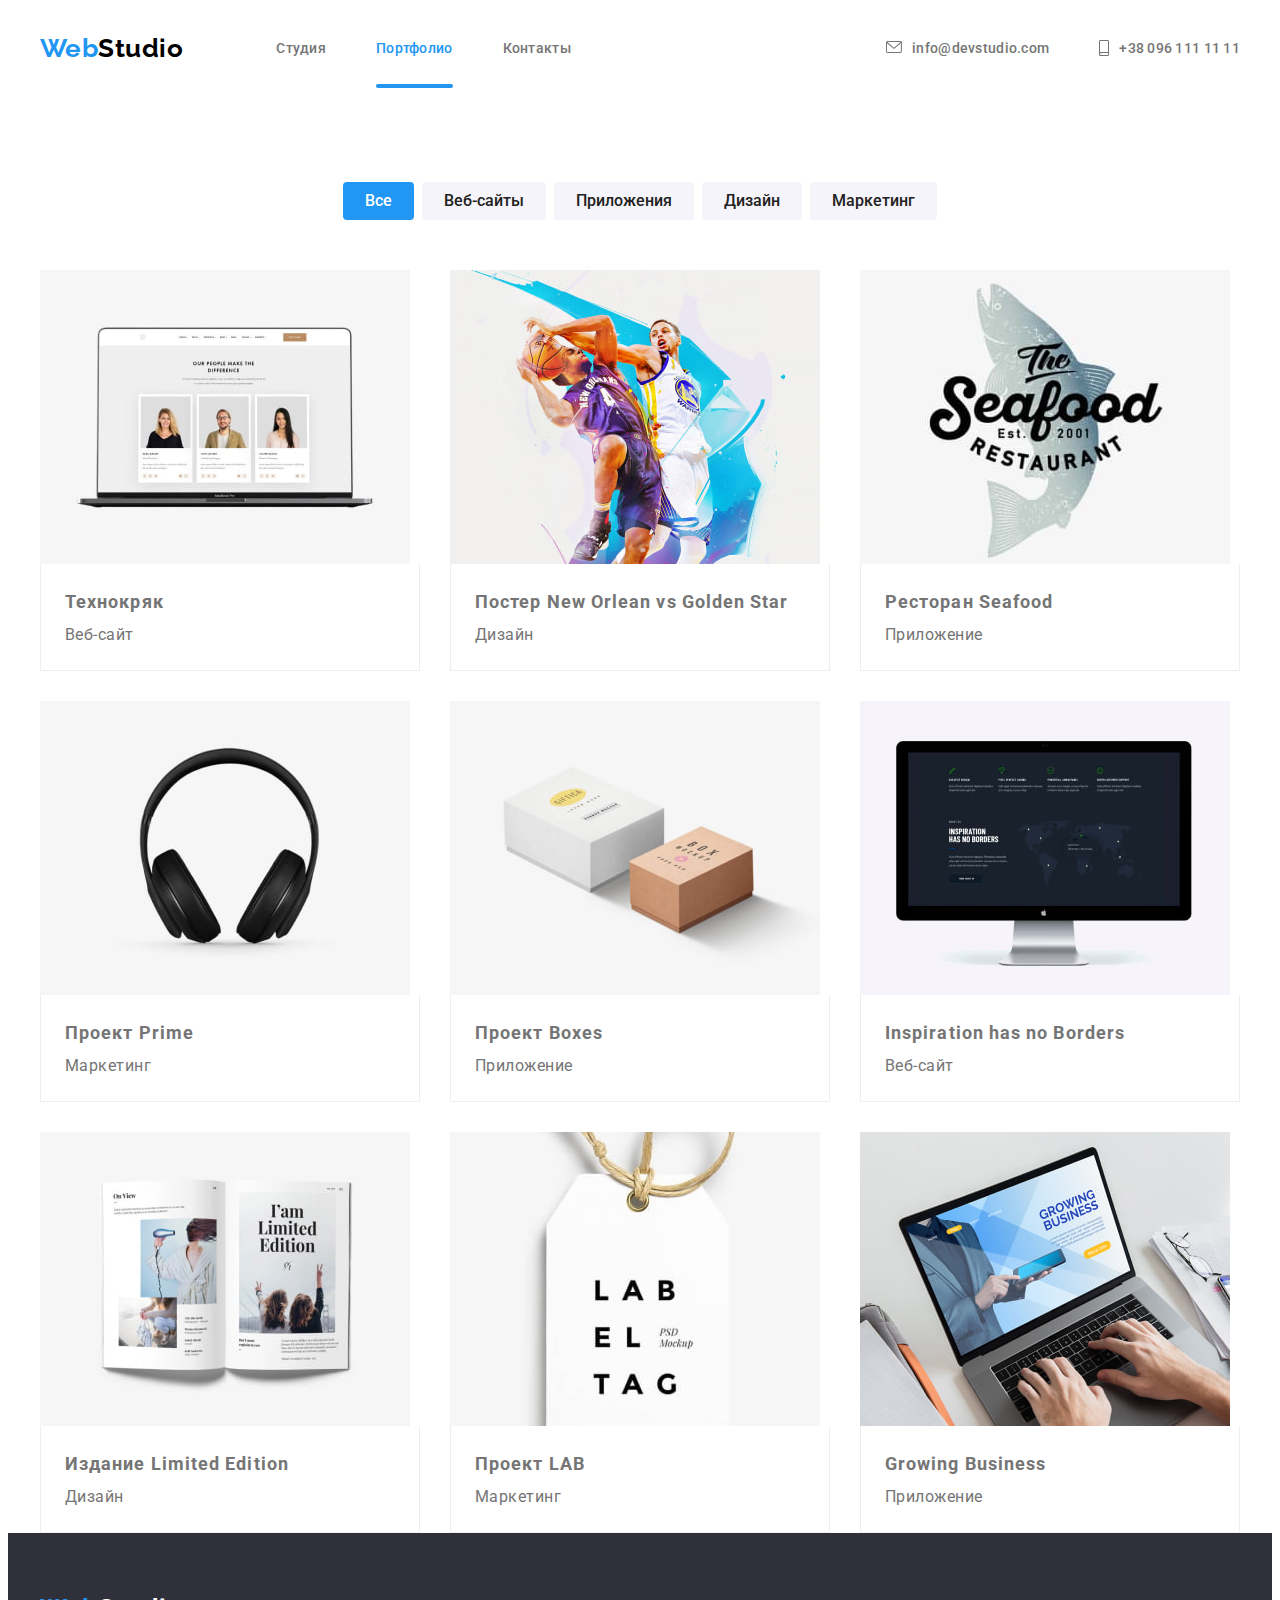
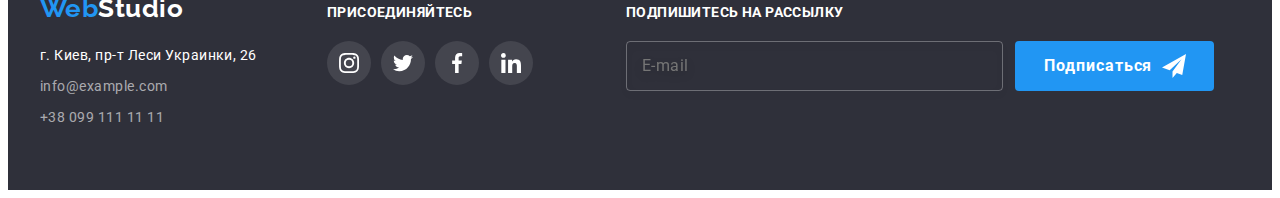
==== portfolio.html @ 982da7e7 "Initial commit" ====
<!DOCTYPE html>
<html lang="ru">
  <head>
    <meta charset="UTF-8" />
    <meta http-equiv="X-UA-Compatible" content="IE=edge" />
    <meta name="viewport" content="width=device-width, initial-scale=1.0" />
    <title>WebStudio</title>
    <!-- Шрифты -->
    <link rel="preconnect" href="https://fonts.googleapis.com" />
    <link rel="preconnect" href="https://fonts.gstatic.com" crossorigin />
    <link
      href="https://fonts.googleapis.com/css2?family=Raleway:wght@700&family=Roboto:wght@400;500;700;900&display=swap"
      rel="stylesheet"
    />
    <!-- Нормализация стилей -->
    <link
      rel="stylesheet"
      href="https://cdnjs.cloudflare.com/ajax/libs/modern-normalize/1.1.0/modern-normalize.min.css"
      integrity="sha512-wpPYUAdjBVSE4KJnH1VR1HeZfpl1ub8YT/NKx4PuQ5NmX2tKuGu6U/JRp5y+Y8XG2tV+wKQpNHVUX03MfMFn9Q=="
      crossorigin="anonymous"
      referrerpolicy="no-referrer"
    />
    <!-- Стили текущие -->
    <link rel="stylesheet" href="./css/main.min.css" />
  </head>

  <body>
    <!-- Шапка сайта -->
    <header class="header">
      <div class="container header__container">
        <a href="./index.html" class="logo header__logo"
          ><span class="logo__accent">Web</span>Studio</a
        >
        <nav class="nav-menu">
          <ul class="nav-menu__list nav-menu__list--web list">
            <li class="nav-menu__item">
              <a href="./index.html" class="nav-menu__link link">Студия</a>
            </li>
            <li class="nav-menu__item">
              <a href="./portfolio.html" class="nav-menu__link link nav-menu__link--current"
                >Портфолио</a
              >
            </li>
            <li class="nav-menu__item">
              <a href="" class="nav-menu__link link">Контакты</a>
            </li>
          </ul>
        </nav>
        <ul class="nav-contact list nav-contact--right nav-contact--web">
          <li class="nav-contact__item">
            <a href="mailto:info@devstudio.com" class="nav-contact__link link">
              <div class="nav-contact__wrapper">
                <svg class="nav-contact__icon" width="16" height="12">
                  <use href="./images/icons.svg#mail"></use>
                </svg>
                <p>info@devstudio.com</p>
              </div>
            </a>
          </li>
          <li class="nav-contact__item">
            <a href="tel:+380991111111" class="nav-contact__link link">
              <div class="nav-contact__wrapper nav-contact__wrapper--center">
                <svg class="nav-contact__icon" width="10" height="16">
                  <use href="./images/icons.svg#smartphone"></use>
                </svg>
                <p>+38 096 111 11 11</p>
              </div>
            </a>
          </li>
        </ul>
      </div>
    </header>

    <!-- Основной контент -->
    <main>
      <!-- Секция с примерами работ -->
      <section class="portfolio section last-section">
        <div class="container container-portfolio">
          <h1 class="visually-hidden">Примеры работ</h1>
          <!-- фильтры секции -->
          <ul class="list filtr">
            <li class="item">
              <button type="button" class="btn-filtr current">Все</button>
            </li>
            <li class="item">
              <button type="button" class="btn-filtr">Веб-сайты</button>
            </li>
            <li class="item">
              <button type="button" class="btn-filtr">Приложения</button>
            </li>
            <li class="item">
              <button type="button" class="btn-filtr">Дизайн</button>
            </li>
            <li class="item">
              <button type="button" class="btn-filtr">Маркетинг</button>
            </li>
          </ul>
          <!-- Работы -->
          <div class="worklist">
            <ul class="list worklist-list">
              <li class="item">
                <a href="" class="link">
                  <div class="thumb">
                    <img
                      class="worklist-list-img"
                      src="./images/imagesportfolio/web-technokryak.jpg"
                      alt="Открытый ноутбук"
                      width="370"
                      height="294"
                    />
                    <div class="overlay">
                      <p class="overlay-text">
                        Ресурс предлагает комплексные предложения с разным уровнем функционала и
                        сервисов. Все это позволит посетителю получить исчерпывающие сведения
                        о&nbspкомпании или частном лице.
                      </p>
                    </div>
                  </div>
                  <div class="desc">
                    <h2 class="title">Технокряк</h2>
                    <p class="category">Веб-сайт</p>
                  </div>
                </a>
              </li>
              <li class="item">
                <a href="" class="link">
                  <div class="thumb">
                    <img
                      src="./images/imagesportfolio/design-poster-basketball.jpg"
                      alt="Постер с баскетболистами"
                      width="370"
                      height="294"
                    />
                    <div class="overlay">
                      <p class="overlay-text">
                        Ресурс предлагает комплексные предложения с разным уровнем функционала и
                        сервисов. Все это позволит посетителю получить исчерпывающие сведения
                        о&nbspкомпании или частном лице.
                      </p>
                    </div>
                  </div>
                  <div class="desc">
                    <h2 class="title">Постер <span lang="en">New Orlean vs Golden Star</span></h2>
                    <p class="category">Дизайн</p>
                  </div>
                </a>
              </li>
              <li class="item">
                <a href="" class="link">
                  <div class="thumb">
                    <img
                      src="./images/imagesportfolio/app-restaurant.jpg"
                      alt="Рыба как лого ресторана"
                      width="370"
                      height="294"
                    />
                    <div class="overlay">
                      <p class="overlay-text">
                        Ресурс предлагает комплексные предложения с разным уровнем функционала и
                        сервисов. Все это позволит посетителю получить исчерпывающие сведения
                        о&nbspкомпании или частном лице.
                      </p>
                    </div>
                  </div>
                  <div class="desc">
                    <h2 class="title">Ресторан <span lang="en">Seafood</span></h2>
                    <p class="category">Приложение</p>
                  </div>
                </a>
              </li>
              <li class="item">
                <a href="" class="link">
                  <div class="thumb">
                    <img
                      src="./images/imagesportfolio/marketing-headphones.jpg"
                      alt="Наушники"
                      width="370"
                      height="294"
                    />
                    <div class="overlay">
                      <p class="overlay-text">
                        Ресурс предлагает комплексные предложения с разным уровнем функционала и
                        сервисов. Все это позволит посетителю получить исчерпывающие сведения
                        о&nbspкомпании или частном лице.
                      </p>
                    </div>
                  </div>
                  <div class="desc">
                    <h2 class="title">Проект <span lang="en">Prime</span></h2>
                    <p class="category">Маркетинг</p>
                  </div>
                </a>
              </li>
              <li class="item">
                <a href="" class="link">
                  <div class="thumb">
                    <img
                      src="./images/imagesportfolio/app-boxes.jpg"
                      alt="Две коробки"
                      width="370"
                      height="294"
                    />
                    <div class="overlay">
                      <p class="overlay-text">
                        Ресурс предлагает комплексные предложения с разным уровнем функционала и
                        сервисов. Все это позволит посетителю получить исчерпывающие сведения
                        о&nbspкомпании или частном лице.
                      </p>
                    </div>
                  </div>
                  <div class="desc">
                    <h2 class="title">Проект <span lang="en">Boxes</span></h2>
                    <p class="category">Приложение</p>
                  </div>
                </a>
              </li>
              <li class="item">
                <a href="" class="link">
                  <div class="thumb">
                    <img
                      src="./images/imagesportfolio/web-monitor.jpg"
                      alt="Монитор"
                      width="370"
                      height="294"
                    />
                    <div class="overlay">
                      <p class="overlay-text">
                        Ресурс предлагает комплексные предложения с разным уровнем функционала и
                        сервисов. Все это позволит посетителю получить исчерпывающие сведения
                        о&nbspкомпании или частном лице.
                      </p>
                    </div>
                  </div>
                  <div class="desc">
                    <h2 class="title" lang="en">Inspiration has no Borders</h2>
                    <p class="category">Веб-сайт</p>
                  </div>
                </a>
              </li>
              <li class="item">
                <a href="" class="link">
                  <div class="thumb">
                    <img
                      src="./images/imagesportfolio/design-edition.jpg"
                      alt="Раскрытый журнал"
                      width="370"
                      height="294"
                    />
                    <div class="overlay">
                      <p class="overlay-text">
                        Ресурс предлагает комплексные предложения с разным уровнем функционала и
                        сервисов. Все это позволит посетителю получить исчерпывающие сведения
                        о&nbspкомпании или частном лице.
                      </p>
                    </div>
                  </div>
                  <div class="desc">
                    <h2 class="title">Издание <span lang="en">Limited Edition</span></h2>
                    <p class="category">Дизайн</p>
                  </div>
                </a>
              </li>
              <li class="item">
                <a href="" class="link">
                  <div class="thumb">
                    <img
                      src="./images/imagesportfolio/marketimg-label.jpg"
                      alt="Бирка"
                      width="370"
                      height="294"
                    />
                    <div class="overlay">
                      <p class="overlay-text">
                        Ресурс предлагает комплексные предложения с разным уровнем функционала и
                        сервисов. Все это позволит посетителю получить исчерпывающие сведения
                        о&nbspкомпании или частном лице.
                      </p>
                    </div>
                  </div>
                  <div class="desc">
                    <h2 class="title">Проект <span lang="en">LAB</span></h2>
                    <p class="category">Маркетинг</p>
                  </div>
                </a>
              </li>
              <li class="item">
                <a href="" class="link">
                  <div class="thumb">
                    <img
                      src="./images/imagesportfolio/app-growing-business.jpg"
                      alt="Человек набирает что-то на ноутбуке"
                      width="370"
                      height="294"
                    />
                    <div class="overlay">
                      <p class="overlay-text">
                        Ресурс предлагает комплексные предложения с разным уровнем функционала и
                        сервисов. Все это позволит посетителю получить исчерпывающие сведения
                        о&nbspкомпании или частном лице.
                      </p>
                    </div>
                  </div>
                  <div class="desc">
                    <h2 class="title" lang="en">Growing Business</h2>
                    <p class="category">Приложение</p>
                  </div>
                </a>
              </li>
            </ul>
          </div>
        </div>
      </section>
    </main>

    <!-- Подвал сайта -->
    <footer class="footer">
      <div class="container footer__container">
        <div class="footer__contact">
          <a href="./index.html" class="logo footer__logo"
            ><span class="logo__accent">Web</span>Studio</a
          >
          <address class="address footer__address">
            <ul class="address__list list">
              <li class="address__item">
                <a href="" class="address__link address__link--white link"
                  >г. Киев, пр-т Леси Украинки, 26</a
                >
              </li>
              <li class="address__item">
                <a href="mailto:info@example.com" class="address__link link">info@example.com</a>
              </li>
              <li class="address__item">
                <a href="tel:+380991111111" class="address__link link">+38 099 111 11 11</a>
              </li>
            </ul>
          </address>
        </div>
        <div class="footer__follow">
          <h2 class="footer__title">присоединяйтесь</h2>
          <ul class="socialmedia-list list">
            <li class="socialmedia-list__item">
              <a
                href=""
                class="socialmedia-list__link socialmedia-list__link--on-bckgr link"
                target="_blank"
                rel="noopener no-referrer"
                aria-label="instagram"
              >
                <svg class="socialmedia-list__icon" width="20" height="20">
                  <use href="./images/icons.svg#instagram"></use>
                </svg>
              </a>
            </li>
            <li class="socialmedia-list__item">
              <a
                href=""
                class="socialmedia-list__link socialmedia-list__link--on-bckgr link"
                target="_blank"
                rel="noopener no-referrer"
                aria-label="twitter"
              >
                <svg class="socialmedia-list__icon" width="20" height="20">
                  <use href="./images/icons.svg#twitter"></use>
                </svg>
              </a>
            </li>
            <li class="socialmedia-list__item">
              <a
                href=""
                class="socialmedia-list__link socialmedia-list__link--on-bckgr link"
                target="_blank"
                rel="noopener no-referrer"
                aria-label="facebook"
              >
                <svg class="socialmedia-list__icon" width="20" height="20">
                  <use href="./images/icons.svg#facebook"></use>
                </svg>
              </a>
            </li>
            <li class="socialmedia-list__item">
              <a
                href=""
                class="socialmedia-list__link socialmedia-list__link--on-bckgr link"
                target="_blank"
                rel="noopener no-referrer"
                aria-label="linkedin"
              >
                <svg class="socialmedia-list__icon" width="20" height="20">
                  <use href="./images/icons.svg#linkedin"></use>
                </svg>
              </a>
            </li>
          </ul>
        </div>
        <div class="footer__subscribe">
          <h2 class="footer__title">Подпишитесь на рассылку</h2>
          <form name="subscribe-form" class="subscribe-form">
            <input
              class="subscribe-form__field"
              name="subscribe-email"
              type="email"
              placeholder="E-mail"
              autocomplete="on"
            />
            <button class="btn subscribe-form__btn" type="submit">
              <span> Подписаться</span>
              <svg class="subscribe-form__icon" width="24" height="24">
                <use href="./images/icons.svg#icon-send"></use>
              </svg>
            </button>
          </form>
        </div>
      </div>
    </footer>
  </body>
</html>
---- css/main.min.css ----
:root{--main-text-color: #757575;--title-text-color: #212121;--accent-color: #2196f3;--text-on-background: #ffffff;--background-color: #f5f4fa;--width-container: 1200px;--animation: 250ms cubic-bezier(0.4, 0, 0.2, 1)}.visually-hidden{position:absolute;width:1px;height:1px;margin:-1px;border:0;padding:0;white-space:nowrap;-webkit-clip-path:inset(100%);clip-path:inset(100%);clip:rect(0 0 0 0);overflow:hidden}body{color:var(--main-text-color);font-family:"Roboto",sans-serif;letter-spacing:.03em}.link{color:var(--title-text-color)}h1,h2,h3,h4,h5,h6,p{margin:0}.list{list-style:none;padding:0;margin:0}.link{text-decoration:none;color:currentColor}img{display:block;max-width:100%}.container{width:var(--width-container);margin-left:auto;margin-right:auto;padding-left:15px;padding-right:15px}.section{padding-top:94px}.logo{color:#000;text-decoration:none;font-family:"Raleway",sans-serif;font-weight:700;font-size:26px;line-height:1.19}.logo:hover,.logo:focus{color:#000;text-decoration:none;font-family:"Raleway",sans-serif;font-weight:700;font-size:26px;line-height:1.19}.logo__accent{color:var(--accent-color)}.logo__accent:hover,.logo__accent:focus{color:var(--accent-color)}.btn{border:none;border-radius:4px;font-family:inherit;font-size:16px;font-weight:700;line-height:1.88;letter-spacing:.06em;color:var(--text-on-background);background-color:var(--accent-color);cursor:pointer;-webkit-transition:background-color var(--animation) filter var(--animation);transition:background-color var(--animation) filter var(--animation)}.btn:hover,.btn:focus{background-color:#188ce8;-webkit-box-shadow:0px 4px 4px rgba(0,0,0,.15);box-shadow:0px 4px 4px rgba(0,0,0,.15)}.section-title{font-weight:700;font-size:36px;line-height:1.17;text-align:center;color:var(--title-text-color)}.subtitle{color:var(--title-text-color)}.socialmedia-list{display:-webkit-box;display:-ms-flexbox;display:flex;-webkit-box-align:center;-ms-flex-align:center;align-items:center;-webkit-box-pack:center;-ms-flex-pack:center;justify-content:center;gap:10px}.socialmedia-list__link{display:-webkit-box;display:-ms-flexbox;display:flex;-webkit-box-align:center;-ms-flex-align:center;align-items:center;-webkit-box-pack:center;-ms-flex-pack:center;justify-content:center;width:44px;height:44px;border-radius:50%;color:#afb1b8;-webkit-transition:background-color var(--animation),color var(--animation);transition:background-color var(--animation),color var(--animation)}.socialmedia-list__icon{fill:currentColor}.socialmedia-list__link:hover,.socialmedia-list__link:focus{background-color:var(--accent-color);color:#fff}.backdrop{position:fixed;top:0;left:0;width:100%;height:100%;z-index:100;background:rgba(0,0,0,.2);opacity:1;-webkit-transition:opacity var(--animation),visibility var(--animation);transition:opacity var(--animation),visibility var(--animation)}.backdrop--is-hidden{opacity:0;visibility:hidden;pointer-events:none}.modal{position:absolute;top:50%;left:50%;width:528px;height:581px;-webkit-transform:translate(-50%, -50%) scale(1);transform:translate(-50%, -50%) scale(1);padding:40px;background-color:#fff;-webkit-box-shadow:0px 1px 3px rgba(0,0,0,.12),0px 1px 1px rgba(0,0,0,.14),0px 2px 1px rgba(0,0,0,.2);box-shadow:0px 1px 3px rgba(0,0,0,.12),0px 1px 1px rgba(0,0,0,.14),0px 2px 1px rgba(0,0,0,.2);border-radius:4px;-webkit-transition:-webkit-transform var(--animation);transition:-webkit-transform var(--animation);transition:transform var(--animation);transition:transform var(--animation), -webkit-transform var(--animation)}.backdrop--is-hidden .modal{-webkit-transform:translate(-50%, -50%) scale(0.5);transform:translate(-50%, -50%) scale(0.5)}.modal__close-btn{position:absolute;top:8px;right:8px;display:-webkit-box;display:-ms-flexbox;display:flex;-webkit-box-align:center;-ms-flex-align:center;align-items:center;-webkit-box-pack:center;-ms-flex-pack:center;justify-content:center;width:30px;height:30px;border-radius:50%;background:#fff;border:1px solid rgba(0,0,0,.1);cursor:pointer;-webkit-transition:fill var(--animation);transition:fill var(--animation)}.modal__close-btn:hover,.modal__close-btn:focus{fill:var(--accent-color)}.modal__title{font-family:"Roboto";font-weight:700;font-size:20px;line-height:1.15;text-align:center;letter-spacing:.03em;color:var(--title-text-color)}.modal__container{padding-top:12px;text-align:center}.modal__form-label{position:relative;display:-webkit-box;display:-ms-flexbox;display:flex;-webkit-box-orient:vertical;-webkit-box-direction:normal;-ms-flex-direction:column;flex-direction:column;margin-bottom:10px}.modal__label-text{margin-bottom:4px;font-family:"Roboto";font-weight:400;font-size:12px;line-height:1.17;letter-spacing:.01em;text-align:left;color:var(--main-text-color)}.modal__form-field{height:40px;border:1px solid rgba(33,33,33,.2);border-radius:4px;padding-left:40px;-webkit-transition:border-color var(--animation);transition:border-color var(--animation)}.modal__form-field:focus{border-color:var(--accent-color);outline:rgba(0,0,0,0)}.modal__form-field:invalid:not(:-moz-placeholder-shown){border:1px solid red}.modal__form-field:invalid:not(:-ms-input-placeholder){border:1px solid red}.modal__form-field:invalid:not(:placeholder-shown){border:1px solid red}.modal__field-comment{height:120px;border:1px solid rgba(33,33,33,.2);border-radius:4px;-webkit-transition:border-color var(--animation);transition:border-color var(--animation);padding:12px 16px;resize:none}.modal__field-comment::-webkit-input-placeholder{font-family:"Roboto";font-weight:400;font-size:12px;line-height:1.17;letter-spacing:.01em;color:rgba(117,117,117,.5)}.modal__field-comment::-moz-placeholder{font-family:"Roboto";font-weight:400;font-size:12px;line-height:1.17;letter-spacing:.01em;color:rgba(117,117,117,.5)}.modal__field-comment:-ms-input-placeholder{font-family:"Roboto";font-weight:400;font-size:12px;line-height:1.17;letter-spacing:.01em;color:rgba(117,117,117,.5)}.modal__field-comment::-ms-input-placeholder{font-family:"Roboto";font-weight:400;font-size:12px;line-height:1.17;letter-spacing:.01em;color:rgba(117,117,117,.5)}.modal__field-comment::placeholder{font-family:"Roboto";font-weight:400;font-size:12px;line-height:1.17;letter-spacing:.01em;color:rgba(117,117,117,.5)}.modal__form-icon{position:absolute;top:50%;left:12px;-webkit-transition:fill var(--animation);transition:fill var(--animation)}.modal__form-field:focus+.modal__form-icon{fill:var(--accent-color)}.modal__checkbox{margin-top:20px;margin-bottom:0;padding-left:12px}.checkbox__custom{position:relative;display:inline-block;width:16px;height:15px;margin-right:9px;border:2px solid #212121;border-radius:2px}.checkbox__standart:checked+.checkbox__custom{display:inline-block;width:16px;height:15px;margin-right:9px;border:2px solid var(--accent-color);border-radius:2px;background-color:var(--accent-color)}.checkbox__icon{position:absolute;top:-2px;left:-2px;opacity:0}.checkbox__standart:checked+.checkbox__custom .checkbox__icon{opacity:1;fill:var(--text-on-background)}.checkbox__agreement{font-family:"Roboto";font-weight:400;font-size:14px;line-height:1.71;letter-spacing:.03em;color:var(--main-text-color)}.checkbox__link{color:var(--accent-color)}.modal__btn-send-form{margin-top:30px;padding:10px 55px 10px 56px;-webkit-box-shadow:0px 4px 4px rgba(0,0,0,.15);box-shadow:0px 4px 4px rgba(0,0,0,.15)}.subscribe-form{display:-webkit-box;display:-ms-flexbox;display:flex}.subscribe-form__btn{display:-webkit-inline-box;display:-ms-inline-flexbox;display:inline-flex;gap:10px;-webkit-box-align:center;-ms-flex-align:center;align-items:center;-webkit-box-pack:center;-ms-flex-pack:center;justify-content:center;padding:10px 28px 10px 29px}.subscribe-form__icon{fill:var(--text-on-background)}.subscribe-form__field{display:inline-block;width:358px;margin-right:12px;padding-top:14px;padding-bottom:14px;padding-left:15px;border:1px solid rgba(255,255,255,.3);-webkit-filter:drop-shadow(0px 4px 4px rgba(0, 0, 0, 0.15));filter:drop-shadow(0px 4px 4px rgba(0, 0, 0, 0.15));border-radius:4px;font-family:"Roboto";font-weight:400;font-size:16px;line-height:1.25;letter-spacing:.03em;color:rgba(255,255,255,.6);background-color:inherit;-webkit-transition:border-color var(--animation);transition:border-color var(--animation)}.subscribe-form__field:focus{border-color:var(--accent-color);outline:rgba(0,0,0,0)}.header__container{display:-webkit-box;display:-ms-flexbox;display:flex;-webkit-box-align:center;-ms-flex-align:center;align-items:center}.header__logo{margin-right:93px}.nav-menu__list{-webkit-box-align:center;-ms-flex-align:center;align-items:center;gap:50px}.nav-menu__list--web{display:-webkit-box;display:-ms-flexbox;display:flex}.nav-menu__item{position:relative}.nav-menu__link{display:block;padding-top:32px;padding-bottom:32px;font-weight:500;font-size:14px;line-height:1.15;letter-spacing:.02em;-webkit-transition:color var(--animation);transition:color var(--animation)}.nav-menu__link--current{color:var(--accent-color)}.nav-menu__link--current::before{position:absolute;bottom:0;left:0;content:"";display:inline-block;width:100%;height:4px;background:var(--accent-color);border-radius:2px}.nav-menu__link:hover,.nav-menu__link:focus{color:var(--accent-color)}.nav-contact{-webkit-box-align:center;-ms-flex-align:center;align-items:center;gap:50px}.nav-contact--web{display:-webkit-box;display:-ms-flexbox;display:flex}.nav-contact--right{margin-left:auto}.nav-contact__wrapper{display:-webkit-box;display:-ms-flexbox;display:flex;gap:10px;-webkit-box-align:baseline;-ms-flex-align:baseline;align-items:baseline}.nav-contact__wrapper--center{-webkit-box-align:center;-ms-flex-align:center;align-items:center}.nav-contact__icon{fill:currentColor}.nav-contact__link{display:block;padding-top:32px;padding-bottom:32px;font-weight:500;font-size:14px;line-height:1.15;letter-spacing:.02em;color:currentColor;-webkit-transition:color var(--animation);transition:color var(--animation)}.nav-contact__link:focus,.nav-contact__link:hover{color:var(--accent-color)}.hero{background-image:-webkit-gradient(linear, left top, left bottom, from(rgba(47, 48, 58, 0.4)), to(rgba(47, 48, 58, 0.4))),url(../images/imagesmain/hero.jpg);background-image:linear-gradient(rgba(47, 48, 58, 0.4), rgba(47, 48, 58, 0.4)),url(../images/imagesmain/hero.jpg);background-color:#c4c4c4;background-position:center;background-size:cover;background-repeat:no-repeat;text-align:center;max-width:1600px;margin-left:auto;margin-right:auto;padding-top:200px;padding-bottom:200px}.hero__title{width:696px;margin-right:auto;margin-left:auto;font-weight:900;font-size:44px;line-height:1.37;letter-spacing:.06em;text-transform:uppercase;color:var(--text-on-background)}.hero__btn{display:inline-block;padding:10px 32px;margin-top:30px}.section-benefits{font-size:14px}.section-benefits__list{display:-webkit-box;display:-ms-flexbox;display:flex;gap:30px}.section-benefits__item{-ms-flex-preferred-size:calc((100% - 90px)/4);flex-basis:calc((100% - 90px)/4)}.section-benefits__wrapper-img{display:-webkit-box;display:-ms-flexbox;display:flex;-webkit-box-align:center;-ms-flex-align:center;align-items:center;-webkit-box-pack:center;-ms-flex-pack:center;justify-content:center;width:270px;height:120px;background-color:var(--background-color);margin-bottom:30px}.section-benefits__img{background-color:var(--background-color)}.section-benefits__subtitle{margin-bottom:10px;font-weight:700;font-size:14px;line-height:1.14;text-transform:uppercase}.section-benefits__desc{line-height:1.72}.section-work{padding-bottom:94px}.section-work__section-title{margin-bottom:50px}.section-work__list{display:-webkit-box;display:-ms-flexbox;display:flex;gap:30px}.section-work__item{position:relative}.section-work__desc{position:absolute;width:100%;bottom:0;left:0;font-family:"Roboto";font-weight:700;font-size:14px;line-height:1.14;text-align:center;letter-spacing:.03em;text-transform:uppercase;padding-top:27px;padding-bottom:27px;color:var(--text-on-background);background:rgba(47,48,58,.8)}.section-team{background-color:var(--background-color);padding-bottom:94px}.section-team__section-title{margin-bottom:50px}.section-team__list{display:-webkit-box;display:-ms-flexbox;display:flex;gap:30px}.section-team__item{-ms-flex-preferred-size:calc((100% - 90px)/4);flex-basis:calc((100% - 90px)/4);-webkit-box-shadow:0px 1px 3px rgba(0,0,0,.12),0px 1px 1px rgba(0,0,0,.14),0px 2px 1px rgba(0,0,0,.2);box-shadow:0px 1px 3px rgba(0,0,0,.12),0px 1px 1px rgba(0,0,0,.14),0px 2px 1px rgba(0,0,0,.2)}.section-team__card{padding-top:30px;padding-bottom:30px;border-radius:0px 0px 4px 4px;background-color:#fff;font-size:16px;line-height:1.19;text-align:center}.section-team__subtitle{margin-bottom:10px;font-weight:500;font-size:16px}.section-team__desc{font-weight:400}.section-clients--last{padding-bottom:94px}.section-clients__title{margin-bottom:50px}.section-clients__list{display:-webkit-box;display:-ms-flexbox;display:flex;gap:30px}.section-clients__logo{fill:currentColor}.section-clients__link{display:-webkit-box;display:-ms-flexbox;display:flex;-webkit-box-align:center;-ms-flex-align:center;align-items:center;-webkit-box-pack:center;-ms-flex-pack:center;justify-content:center;width:170px;height:92px;border:1px solid #afb1b8;border-radius:4px;color:#afb1b8;-webkit-transition:color var(--animation),border-color var(--animation);transition:color var(--animation),border-color var(--animation)}.section-clients__link:hover,.section-clients__link:focus{color:var(--accent-color);border-color:var(--accent-color)}.footer{padding-top:60px;padding-bottom:60px;background-color:#2f303a}.footer__container{display:-webkit-box;display:-ms-flexbox;display:flex;-webkit-box-pack:start;-ms-flex-pack:start;justify-content:flex-start}.footer__contact{margin-right:70px}.footer__address{margin-top:20px}.footer__logo{font-style:normal;color:var(--text-on-background)}.footer__logo:hover,.footer__logo:focus{color:var(--text-on-background)}.address{font-weight:400;font-size:14px;line-height:1.71}.address__item:not(:last-child){margin-bottom:7px}.address__link{font-style:normal;color:rgba(255,255,255,.6);-webkit-transition:color var(--animation);transition:color var(--animation)}.address__link--white{color:var(--text-on-background)}.address__link:hover,.address__link:focus{color:var(--accent-color)}.footer__follow{margin-right:93px}.footer__title{margin-bottom:20px;padding-top:12px;font-weight:700;font-size:14px;line-height:1.14;letter-spacing:.03em;text-transform:uppercase;color:#fff}.socialmedia-list__link--on-bckgr{color:#fff;background-color:rgba(255,255,255,.1);-webkit-transition:color var(--animation),background-color var(--animation);transition:color var(--animation),background-color var(--animation)}.socialmedia-list__link--on-bckgr:hover,.socialmedia-list__link--on-bckgr:focus{color:#fff;background-color:var(--accent-color)}.header-line{border-bottom:1px solid #ececec}.container-portfolio .filtr{display:-webkit-box;display:-ms-flexbox;display:flex;-webkit-box-pack:center;-ms-flex-pack:center;justify-content:center;gap:8px;margin-bottom:50px}.portfolio .worklist-list{display:-webkit-box;display:-ms-flexbox;display:flex;-ms-flex-wrap:wrap;flex-wrap:wrap;gap:30px}.btn-filtr{padding:6px 22px;border:none;border-radius:4px;font-family:inherit;font-weight:500;font-size:16px;line-height:1.62;color:var(--title-text-color);background-color:var(--background-color);cursor:pointer;-webkit-transition:color var(--animation),background-color var(--animation),-webkit-box-shadow var(--animation);transition:color var(--animation),background-color var(--animation),-webkit-box-shadow var(--animation);transition:color var(--animation),background-color var(--animation),box-shadow var(--animation);transition:color var(--animation),background-color var(--animation),box-shadow var(--animation),-webkit-box-shadow var(--animation)}.btn-filtr:hover,.btn-filtr:focus{color:var(--text-on-background);background-color:var(--accent-color);-webkit-box-shadow:0px 3px 1px rgba(0,0,0,.1),0px 1px 2px rgba(0,0,0,.08),0px 2px 2px rgba(0,0,0,.12);box-shadow:0px 3px 1px rgba(0,0,0,.1),0px 1px 2px rgba(0,0,0,.08),0px 2px 2px rgba(0,0,0,.12)}.btn-filtr.current{color:var(--text-on-background);background-color:var(--accent-color)}.worklist-list .desc{padding:20px 24px;border:1px solid #eee;border-top:none}.worklist-list .title{font-weight:700;font-size:18px;line-height:2;letter-spacing:.06em}.worklist-list .item{-ms-flex-preferred-size:calc((100% - 60px)/3);flex-basis:calc((100% - 60px)/3);-webkit-transition:-webkit-box-shadow var(--animation);transition:-webkit-box-shadow var(--animation);transition:box-shadow var(--animation);transition:box-shadow var(--animation), -webkit-box-shadow var(--animation)}.worklist-list .item:hover,.worklist-list .item:focus{-webkit-box-shadow:0px 1px 1px rgba(0,0,0,.12),0px 4px 4px rgba(0,0,0,.06),1px 4px 6px rgba(0,0,0,.16);box-shadow:0px 1px 1px rgba(0,0,0,.12),0px 4px 4px rgba(0,0,0,.06),1px 4px 6px rgba(0,0,0,.16)}.worklist-list .category{font-size:16px;line-height:1.88;color:var(--main-text-color)}.thumb{position:relative;overflow:hidden}.overlay{position:absolute;top:0;left:0;width:100%;height:100%;-webkit-transform:translateY(100%);transform:translateY(100%);padding:63px 24px;background:rgba(33,150,243,.9);-webkit-transition:-webkit-transform var(--animation);transition:-webkit-transform var(--animation);transition:transform var(--animation);transition:transform var(--animation), -webkit-transform var(--animation)}.overlay-text{font-family:"Roboto";font-weight:400;font-size:18px;line-height:1.56;letter-spacing:.03em;-webkit-user-select:none;-moz-user-select:none;-ms-user-select:none;user-select:none;color:#fff}.worklist-list .item:hover .overlay{-webkit-transform:translateY(0);transform:translateY(0)}/*# sourceMappingURL=main.min.css.map */
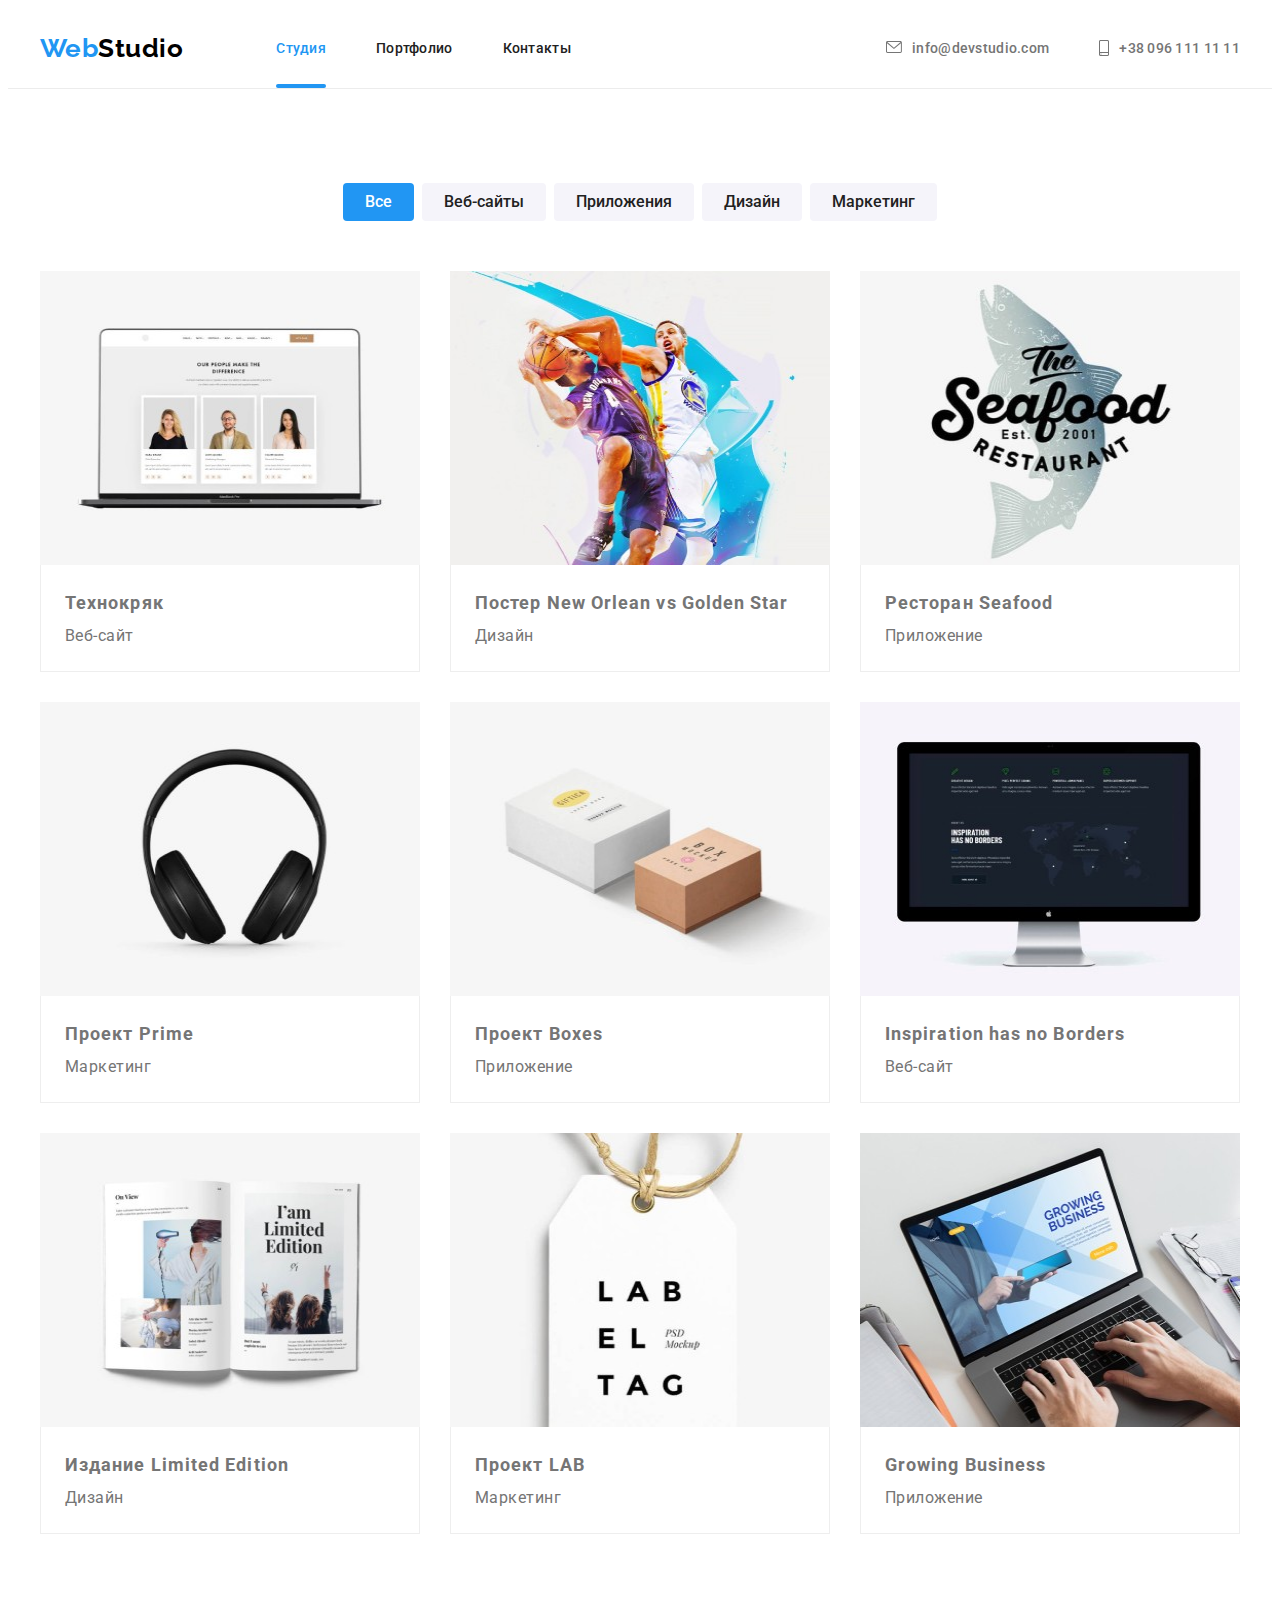
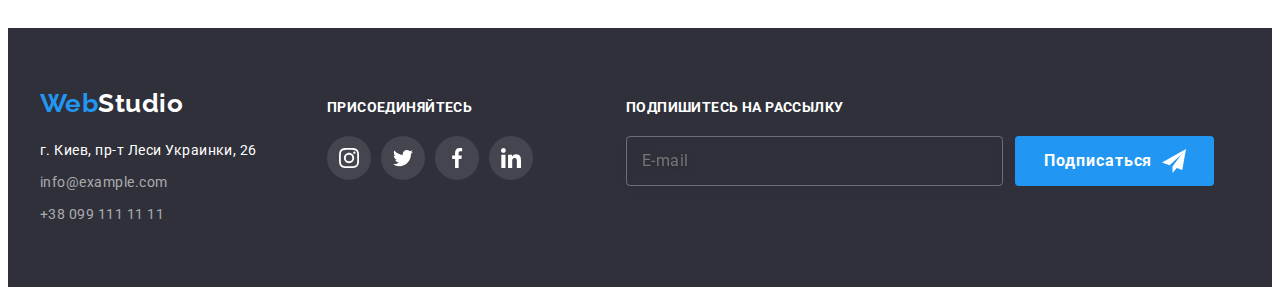
==== commit 6b97c390: "Добавляет адаптивность" ====
--- a/portfolio.html
+++ b/portfolio.html
@@ -26,51 +26,130 @@
 
   <body>
     <!-- Шапка сайта -->
-    <header class="header">
+    <header class="header header-line">
       <div class="container header__container">
         <a href="./index.html" class="logo header__logo"
           ><span class="logo__accent">Web</span>Studio</a
         >
-        <nav class="nav-menu">
-          <ul class="nav-menu__list nav-menu__list--web list">
-            <li class="nav-menu__item">
-              <a href="./index.html" class="nav-menu__link link">Студия</a>
-            </li>
-            <li class="nav-menu__item">
-              <a href="./portfolio.html" class="nav-menu__link link nav-menu__link--current"
-                >Портфолио</a
-              >
-            </li>
-            <li class="nav-menu__item">
-              <a href="" class="nav-menu__link link">Контакты</a>
-            </li>
-          </ul>
-        </nav>
-        <ul class="nav-contact list nav-contact--right nav-contact--web">
-          <li class="nav-contact__item">
-            <a href="mailto:info@devstudio.com" class="nav-contact__link link">
-              <div class="nav-contact__wrapper">
-                <svg class="nav-contact__icon" width="16" height="12">
-                  <use href="./images/icons.svg#mail"></use>
-                </svg>
-                <p>info@devstudio.com</p>
-              </div>
-            </a>
-          </li>
-          <li class="nav-contact__item">
-            <a href="tel:+380991111111" class="nav-contact__link link">
-              <div class="nav-contact__wrapper nav-contact__wrapper--center">
-                <svg class="nav-contact__icon" width="10" height="16">
-                  <use href="./images/icons.svg#smartphone"></use>
-                </svg>
-                <p>+38 096 111 11 11</p>
-              </div>
-            </a>
-          </li>
-        </ul>
+        <!-- Кнопка бургера  -->
+        <button type="button" class="burger-btn" aria-expanded="false" data-menu-open>
+          <svg width="40" height="40" aria-label="Переключатель мобильного меню">
+            <use class="burger-btn__icon-menu" href="./images/icons.svg#icon-menu_burger"></use>
+          </svg>
+        </button>
+        <!-- Мобильное меню  -->
+
+        <div class="mobile-menu" data-menu>
+          <button
+            type="button"
+            class="burger-btn mobile-menu__burger-close-btn"
+            aria-expanded="true"
+            data-menu-close
+          >
+            <svg width="40" height="40" aria-label="Переключатель мобильного меню">
+              <use class="burger-btn__icon-close" href="./images/icons.svg#icon-close_burger"></use>
+            </svg>
+          </button>
+
+          <nav class="nav-menu">
+            <ul class="nav-menu__list nav-menu__list--web list">
+              <li class="nav-menu__item">
+                <a href="./index.html" class="nav-menu__link link">Студия</a>
+              </li>
+              <li class="nav-menu__item">
+                <a href="./portfolio.html" class="nav-menu__link link nav-menu__link--current"
+                  >Портфолио</a
+                >
+              </li>
+              <li class="nav-menu__item">
+                <a href="" class="nav-menu__link link">Контакты</a>
+              </li>
+            </ul>
+          </nav>
+          <div class="contacts">
+            <ul class="nav-contact list nav-contact--right nav-contact--web">
+              <li class="nav-contact__item">
+                <a href="mailto:info@devstudio.com" class="nav-contact__link link">
+                  <div class="nav-contact__wrapper">
+                    <svg class="nav-contact__icon" width="16" height="12">
+                      <use href="./images/icons.svg#mail"></use>
+                    </svg>
+                    <p class="email-mob-menu">info@devstudio.com</p>
+                  </div>
+                </a>
+              </li>
+              <li class="nav-contact__item">
+                <a href="tel:+380991111111" class="nav-contact__link link">
+                  <div class="nav-contact__wrapper nav-contact__wrapper--center">
+                    <svg class="nav-contact__icon" width="10" height="16">
+                      <use href="./images/icons.svg#smartphone"></use>
+                    </svg>
+                    <p>+38 096 111 11 11</p>
+                  </div>
+                </a>
+              </li>
+            </ul>
+            <ul class="burger-social list">
+              <li class="item burger-social__item">
+                <a href="" class="burger-social__link link">Instagram</a>
+              </li>
+              <li class="item burger-social__item">
+                <a href="" class="burger-social__link link">Twitter</a>
+              </li>
+              <li class="item burger-social__item">
+                <a href="" class="burger-social__link link">Facebook</a>
+              </li>
+              <li class="item burger-social__item">
+                <a href="" class="burger-social__link link">LinkedIn</a>
+              </li>
+            </ul>
+          </div>
+        </div>
+        <!-- Стандартное меню  -->
+
+        <div class="menu-container">
+          <nav class="nav-menu">
+            <ul class="nav-menu__list nav-menu__list--web list">
+              <li class="nav-menu__item">
+                <a href="./index.html" class="nav-menu__link link nav-menu__link--current"
+                  >Студия</a
+                >
+              </li>
+              <li class="nav-menu__item">
+                <a href="./portfolio.html" class="nav-menu__link link">Портфолио</a>
+              </li>
+              <li class="nav-menu__item">
+                <a href="" class="nav-menu__link link">Контакты</a>
+              </li>
+            </ul>
+          </nav>
+          <div class="contacts">
+            <ul class="nav-contact list nav-contact--right nav-contact--web">
+              <li class="nav-contact__item">
+                <a href="mailto:info@devstudio.com" class="nav-contact__link link">
+                  <div class="nav-contact__wrapper">
+                    <svg class="nav-contact__icon" width="16" height="12">
+                      <use href="./images/icons.svg#mail"></use>
+                    </svg>
+                    <p>info@devstudio.com</p>
+                  </div>
+                </a>
+              </li>
+              <li class="nav-contact__item">
+                <a href="tel:+380991111111" class="nav-contact__link link">
+                  <div class="nav-contact__wrapper nav-contact__wrapper--center">
+                    <svg class="nav-contact__icon" width="10" height="16">
+                      <use href="./images/icons.svg#smartphone"></use>
+                    </svg>
+                    <p>+38 096 111 11 11</p>
+                  </div>
+                </a>
+              </li>
+            </ul>
+          </div>
+        </div>
       </div>
     </header>
-
     <!-- Основной контент -->
     <main>
       <!-- Секция с примерами работ -->
@@ -103,20 +182,29 @@
                   <div class="thumb">
                     <img
                       class="worklist-list-img"
-                      src="./images/imagesportfolio/web-technokryak.jpg"
+                      srcset="
+                        ./images/imagesportfolio/w/imgtehno-354.jpg 354w,
+                        ./images/imagesportfolio/w/imgtehno-370.jpg 370w,
+                        ./images/imagesportfolio/w/imgtehno-450.jpg 450w,
+                        ./images/imagesportfolio/w/imgtehno-708.jpg 708w,
+                        ./images/imagesportfolio/w/imgtehno-740.jpg 740w,
+                        ./images/imagesportfolio/w/imgtehno-900.jpg 900w
+                      "
+                      sizes="(min-width: 1200px) 370px, (min-width: 768px) 354px, (min-width: 480px) 450px"
+                      src="./images/imagesportfolio/w/imgtehno-354.jpg"
                       alt="Открытый ноутбук"
-                      width="370"
-                      height="294"
-                    />
-                    <div class="overlay">
-                      <p class="overlay-text">
-                        Ресурс предлагает комплексные предложения с разным уровнем функционала и
-                        сервисов. Все это позволит посетителю получить исчерпывающие сведения
-                        о&nbspкомпании или частном лице.
-                      </p>
-                    </div>
-                  </div>
-                  <div class="desc">
+                      width="450"
+                      height="294"
+                    />
+                    <div class="overlay">
+                      <p class="overlay-text">
+                        Ресурс предлагает комплексные предложения с разным уровнем функционала и
+                        сервисов. Все это позволит посетителю получить исчерпывающие сведения
+                        о&nbspкомпании или частном лице.
+                      </p>
+                    </div>
+                  </div>
+                  <div class="desc desc-higth">
                     <h2 class="title">Технокряк</h2>
                     <p class="category">Веб-сайт</p>
                   </div>
@@ -126,9 +214,18 @@
                 <a href="" class="link">
                   <div class="thumb">
                     <img
-                      src="./images/imagesportfolio/design-poster-basketball.jpg"
+                      srcset="
+                        ./images/imagesportfolio/w/imgOrlean-354.jpg 354w,
+                        ./images/imagesportfolio/w/imgOrlean-370.jpg 370w,
+                        ./images/imagesportfolio/w/imgOrlean-450.jpg 450w,
+                        ./images/imagesportfolio/w/imgOrlean-708.jpg 708w,
+                        ./images/imagesportfolio/w/imgOrlean-740.jpg 740w,
+                        ./images/imagesportfolio/w/imgOrlean-900.jpg 900w
+                      "
+                      sizes="(min-width: 1200px) 370px, (min-width: 768px) 354px, (min-width: 480px) 450px"
+                      src="./images/imagesportfolio/w/imgOrlean-354.jpg"
                       alt="Постер с баскетболистами"
-                      width="370"
+                      width="450"
                       height="294"
                     />
                     <div class="overlay">
@@ -149,9 +246,18 @@
                 <a href="" class="link">
                   <div class="thumb">
                     <img
-                      src="./images/imagesportfolio/app-restaurant.jpg"
+                      srcset="
+                        ./images/imagesportfolio/w/imgSeafood-354.jpg 354w,
+                        ./images/imagesportfolio/w/imgSeafood-370.jpg 370w,
+                        ./images/imagesportfolio/w/imgSeafood-450.jpg 450w,
+                        ./images/imagesportfolio/w/imgSeafood-708.jpg 708w,
+                        ./images/imagesportfolio/w/imgSeafood-740.jpg 740w,
+                        ./images/imagesportfolio/w/imgSeafood-900.jpg 900w
+                      "
+                      sizes="(min-width: 1200px) 370px, (min-width: 768px) 354px, (min-width: 480px) 450px"
+                      src="./images/imagesportfolio/w/imgSeafood-354.jpg"
                       alt="Рыба как лого ресторана"
-                      width="370"
+                      width="450"
                       height="294"
                     />
                     <div class="overlay">
@@ -172,9 +278,18 @@
                 <a href="" class="link">
                   <div class="thumb">
                     <img
-                      src="./images/imagesportfolio/marketing-headphones.jpg"
+                      srcset="
+                        ./images/imagesportfolio/w/imgPrime-354.jpg 354w,
+                        ./images/imagesportfolio/w/imgPrime-370.jpg 370w,
+                        ./images/imagesportfolio/w/imgPrime-450.jpg 450w,
+                        ./images/imagesportfolio/w/imgPrime-708.jpg 708w,
+                        ./images/imagesportfolio/w/imgPrime-740.jpg 740w,
+                        ./images/imagesportfolio/w/imgPrime-900.jpg 900w
+                      "
+                      sizes="(min-width: 1200px) 370px, (min-width: 768px) 354px, (min-width: 480px) 450px"
+                      src="./images/imagesportfolio/w/imgPrime-354.jpg"
                       alt="Наушники"
-                      width="370"
+                      width="450"
                       height="294"
                     />
                     <div class="overlay">
@@ -195,9 +310,18 @@
                 <a href="" class="link">
                   <div class="thumb">
                     <img
-                      src="./images/imagesportfolio/app-boxes.jpg"
+                      srcset="
+                        ./images/imagesportfolio/w/imgBoxes-354.jpg 354w,
+                        ./images/imagesportfolio/w/imgBoxes-370.jpg 370w,
+                        ./images/imagesportfolio/w/imgBoxes-450.jpg 450w,
+                        ./images/imagesportfolio/w/imgBoxes-708.jpg 708w,
+                        ./images/imagesportfolio/w/imgBoxes-740.jpg 740w,
+                        ./images/imagesportfolio/w/imgBoxes-900.jpg 900w
+                      "
+                      sizes="(min-width: 1200px) 370px, (min-width: 768px) 354px, (min-width: 480px) 450px"
+                      src="./images/imagesportfolio/w/imgBoxes-354.jpg"
                       alt="Две коробки"
-                      width="370"
+                      width="450"
                       height="294"
                     />
                     <div class="overlay">
@@ -218,9 +342,18 @@
                 <a href="" class="link">
                   <div class="thumb">
                     <img
-                      src="./images/imagesportfolio/web-monitor.jpg"
+                      srcset="
+                        ./images/imagesportfolio/w/imgInspiration-354.jpg 354w,
+                        ./images/imagesportfolio/w/imgInspiration-370.jpg 370w,
+                        ./images/imagesportfolio/w/imgInspiration-450.jpg 450w,
+                        ./images/imagesportfolio/w/imgInspiration-708.jpg 708w,
+                        ./images/imagesportfolio/w/imgInspiration-740.jpg 740w,
+                        ./images/imagesportfolio/w/imgInspiration-900.jpg 900w
+                      "
+                      sizes="(min-width: 1200px) 370px, (min-width: 768px) 354px, (min-width: 480px) 450px"
+                      src="./images/imagesportfolio/w/imgInspiration-354.jpg"
                       alt="Монитор"
-                      width="370"
+                      width="450"
                       height="294"
                     />
                     <div class="overlay">
@@ -241,9 +374,18 @@
                 <a href="" class="link">
                   <div class="thumb">
                     <img
-                      src="./images/imagesportfolio/design-edition.jpg"
+                      srcset="
+                        ./images/imagesportfolio/w/imgEdition-354.jpg 354w,
+                        ./images/imagesportfolio/w/imgEdition-370.jpg 370w,
+                        ./images/imagesportfolio/w/imgEdition-450.jpg 450w,
+                        ./images/imagesportfolio/w/imgEdition-708.jpg 708w,
+                        ./images/imagesportfolio/w/imgEdition-740.jpg 740w,
+                        ./images/imagesportfolio/w/imgEdition-900.jpg 900w
+                      "
+                      sizes="(min-width: 1200px) 370px, (min-width: 768px) 354px, (min-width: 480px) 450px"
+                      src="./images/imagesportfolio/w/imgEdition-354.jpg"
                       alt="Раскрытый журнал"
-                      width="370"
+                      width="450"
                       height="294"
                     />
                     <div class="overlay">
@@ -264,9 +406,18 @@
                 <a href="" class="link">
                   <div class="thumb">
                     <img
-                      src="./images/imagesportfolio/marketimg-label.jpg"
+                      srcset="
+                        ./images/imagesportfolio/w/imgLAB-354.jpg 354w,
+                        ./images/imagesportfolio/w/imgLAB-370.jpg 370w,
+                        ./images/imagesportfolio/w/imgLAB-450.jpg 450w,
+                        ./images/imagesportfolio/w/imgLAB-708.jpg 708w,
+                        ./images/imagesportfolio/w/imgLAB-740.jpg 740w,
+                        ./images/imagesportfolio/w/imgLAB-900.jpg 900w
+                      "
+                      sizes="(min-width: 1200px) 370px, (min-width: 768px) 354px, (min-width: 480px) 450px"
+                      src="./images/imagesportfolio/w/imgLAB-354.jpg"
                       alt="Бирка"
-                      width="370"
+                      width="450"
                       height="294"
                     />
                     <div class="overlay">
@@ -287,9 +438,18 @@
                 <a href="" class="link">
                   <div class="thumb">
                     <img
-                      src="./images/imagesportfolio/app-growing-business.jpg"
+                      srcset="
+                        ./images/imagesportfolio/w/imgGrowing-354.jpg 354w,
+                        ./images/imagesportfolio/w/imgGrowing-370.jpg 370w,
+                        ./images/imagesportfolio/w/imgGrowing-450.jpg 450w,
+                        ./images/imagesportfolio/w/imgGrowing-708.jpg 708w,
+                        ./images/imagesportfolio/w/imgGrowing-740.jpg 740w,
+                        ./images/imagesportfolio/w/imgGrowing-900.jpg 900w
+                      "
+                      sizes="(min-width: 1200px) 370px, (min-width: 768px) 354px, (min-width: 480px) 450px"
+                      src="./images/imagesportfolio/w/imgGrowing-354.jpg"
                       alt="Человек набирает что-то на ноутбуке"
-                      width="370"
+                      width="450"
                       height="294"
                     />
                     <div class="overlay">
--- a/css/main.min.css
+++ b/css/main.min.css
@@ -1 +1 @@
-:root{--main-text-color: #757575;--title-text-color: #212121;--accent-color: #2196f3;--text-on-background: #ffffff;--background-color: #f5f4fa;--width-container: 1200px;--animation: 250ms cubic-bezier(0.4, 0, 0.2, 1)}.visually-hidden{position:absolute;width:1px;height:1px;margin:-1px;border:0;padding:0;white-space:nowrap;-webkit-clip-path:inset(100%);clip-path:inset(100%);clip:rect(0 0 0 0);overflow:hidden}body{color:var(--main-text-color);font-family:"Roboto",sans-serif;letter-spacing:.03em}.link{color:var(--title-text-color)}h1,h2,h3,h4,h5,h6,p{margin:0}.list{list-style:none;padding:0;margin:0}.link{text-decoration:none;color:currentColor}img{display:block;max-width:100%}.container{width:var(--width-container);margin-left:auto;margin-right:auto;padding-left:15px;padding-right:15px}.section{padding-top:94px}.logo{color:#000;text-decoration:none;font-family:"Raleway",sans-serif;font-weight:700;font-size:26px;line-height:1.19}.logo:hover,.logo:focus{color:#000;text-decoration:none;font-family:"Raleway",sans-serif;font-weight:700;font-size:26px;line-height:1.19}.logo__accent{color:var(--accent-color)}.logo__accent:hover,.logo__accent:focus{color:var(--accent-color)}.btn{border:none;border-radius:4px;font-family:inherit;font-size:16px;font-weight:700;line-height:1.88;letter-spacing:.06em;color:var(--text-on-background);background-color:var(--accent-color);cursor:pointer;-webkit-transition:background-color var(--animation) filter var(--animation);transition:background-color var(--animation) filter var(--animation)}.btn:hover,.btn:focus{background-color:#188ce8;-webkit-box-shadow:0px 4px 4px rgba(0,0,0,.15);box-shadow:0px 4px 4px rgba(0,0,0,.15)}.section-title{font-weight:700;font-size:36px;line-height:1.17;text-align:center;color:var(--title-text-color)}.subtitle{color:var(--title-text-color)}.socialmedia-list{display:-webkit-box;display:-ms-flexbox;display:flex;-webkit-box-align:center;-ms-flex-align:center;align-items:center;-webkit-box-pack:center;-ms-flex-pack:center;justify-content:center;gap:10px}.socialmedia-list__link{display:-webkit-box;display:-ms-flexbox;display:flex;-webkit-box-align:center;-ms-flex-align:center;align-items:center;-webkit-box-pack:center;-ms-flex-pack:center;justify-content:center;width:44px;height:44px;border-radius:50%;color:#afb1b8;-webkit-transition:background-color var(--animation),color var(--animation);transition:background-color var(--animation),color var(--animation)}.socialmedia-list__icon{fill:currentColor}.socialmedia-list__link:hover,.socialmedia-list__link:focus{background-color:var(--accent-color);color:#fff}.backdrop{position:fixed;top:0;left:0;width:100%;height:100%;z-index:100;background:rgba(0,0,0,.2);opacity:1;-webkit-transition:opacity var(--animation),visibility var(--animation);transition:opacity var(--animation),visibility var(--animation)}.backdrop--is-hidden{opacity:0;visibility:hidden;pointer-events:none}.modal{position:absolute;top:50%;left:50%;width:528px;height:581px;-webkit-transform:translate(-50%, -50%) scale(1);transform:translate(-50%, -50%) scale(1);padding:40px;background-color:#fff;-webkit-box-shadow:0px 1px 3px rgba(0,0,0,.12),0px 1px 1px rgba(0,0,0,.14),0px 2px 1px rgba(0,0,0,.2);box-shadow:0px 1px 3px rgba(0,0,0,.12),0px 1px 1px rgba(0,0,0,.14),0px 2px 1px rgba(0,0,0,.2);border-radius:4px;-webkit-transition:-webkit-transform var(--animation);transition:-webkit-transform var(--animation);transition:transform var(--animation);transition:transform var(--animation), -webkit-transform var(--animation)}.backdrop--is-hidden .modal{-webkit-transform:translate(-50%, -50%) scale(0.5);transform:translate(-50%, -50%) scale(0.5)}.modal__close-btn{position:absolute;top:8px;right:8px;display:-webkit-box;display:-ms-flexbox;display:flex;-webkit-box-align:center;-ms-flex-align:center;align-items:center;-webkit-box-pack:center;-ms-flex-pack:center;justify-content:center;width:30px;height:30px;border-radius:50%;background:#fff;border:1px solid rgba(0,0,0,.1);cursor:pointer;-webkit-transition:fill var(--animation);transition:fill var(--animation)}.modal__close-btn:hover,.modal__close-btn:focus{fill:var(--accent-color)}.modal__title{font-family:"Roboto";font-weight:700;font-size:20px;line-height:1.15;text-align:center;letter-spacing:.03em;color:var(--title-text-color)}.modal__container{padding-top:12px;text-align:center}.modal__form-label{position:relative;display:-webkit-box;display:-ms-flexbox;display:flex;-webkit-box-orient:vertical;-webkit-box-direction:normal;-ms-flex-direction:column;flex-direction:column;margin-bottom:10px}.modal__label-text{margin-bottom:4px;font-family:"Roboto";font-weight:400;font-size:12px;line-height:1.17;letter-spacing:.01em;text-align:left;color:var(--main-text-color)}.modal__form-field{height:40px;border:1px solid rgba(33,33,33,.2);border-radius:4px;padding-left:40px;-webkit-transition:border-color var(--animation);transition:border-color var(--animation)}.modal__form-field:focus{border-color:var(--accent-color);outline:rgba(0,0,0,0)}.modal__form-field:invalid:not(:-moz-placeholder-shown){border:1px solid red}.modal__form-field:invalid:not(:-ms-input-placeholder){border:1px solid red}.modal__form-field:invalid:not(:placeholder-shown){border:1px solid red}.modal__field-comment{height:120px;border:1px solid rgba(33,33,33,.2);border-radius:4px;-webkit-transition:border-color var(--animation);transition:border-color var(--animation);padding:12px 16px;resize:none}.modal__field-comment::-webkit-input-placeholder{font-family:"Roboto";font-weight:400;font-size:12px;line-height:1.17;letter-spacing:.01em;color:rgba(117,117,117,.5)}.modal__field-comment::-moz-placeholder{font-family:"Roboto";font-weight:400;font-size:12px;line-height:1.17;letter-spacing:.01em;color:rgba(117,117,117,.5)}.modal__field-comment:-ms-input-placeholder{font-family:"Roboto";font-weight:400;font-size:12px;line-height:1.17;letter-spacing:.01em;color:rgba(117,117,117,.5)}.modal__field-comment::-ms-input-placeholder{font-family:"Roboto";font-weight:400;font-size:12px;line-height:1.17;letter-spacing:.01em;color:rgba(117,117,117,.5)}.modal__field-comment::placeholder{font-family:"Roboto";font-weight:400;font-size:12px;line-height:1.17;letter-spacing:.01em;color:rgba(117,117,117,.5)}.modal__form-icon{position:absolute;top:50%;left:12px;-webkit-transition:fill var(--animation);transition:fill var(--animation)}.modal__form-field:focus+.modal__form-icon{fill:var(--accent-color)}.modal__checkbox{margin-top:20px;margin-bottom:0;padding-left:12px}.checkbox__custom{position:relative;display:inline-block;width:16px;height:15px;margin-right:9px;border:2px solid #212121;border-radius:2px}.checkbox__standart:checked+.checkbox__custom{display:inline-block;width:16px;height:15px;margin-right:9px;border:2px solid var(--accent-color);border-radius:2px;background-color:var(--accent-color)}.checkbox__icon{position:absolute;top:-2px;left:-2px;opacity:0}.checkbox__standart:checked+.checkbox__custom .checkbox__icon{opacity:1;fill:var(--text-on-background)}.checkbox__agreement{font-family:"Roboto";font-weight:400;font-size:14px;line-height:1.71;letter-spacing:.03em;color:var(--main-text-color)}.checkbox__link{color:var(--accent-color)}.modal__btn-send-form{margin-top:30px;padding:10px 55px 10px 56px;-webkit-box-shadow:0px 4px 4px rgba(0,0,0,.15);box-shadow:0px 4px 4px rgba(0,0,0,.15)}.subscribe-form{display:-webkit-box;display:-ms-flexbox;display:flex}.subscribe-form__btn{display:-webkit-inline-box;display:-ms-inline-flexbox;display:inline-flex;gap:10px;-webkit-box-align:center;-ms-flex-align:center;align-items:center;-webkit-box-pack:center;-ms-flex-pack:center;justify-content:center;padding:10px 28px 10px 29px}.subscribe-form__icon{fill:var(--text-on-background)}.subscribe-form__field{display:inline-block;width:358px;margin-right:12px;padding-top:14px;padding-bottom:14px;padding-left:15px;border:1px solid rgba(255,255,255,.3);-webkit-filter:drop-shadow(0px 4px 4px rgba(0, 0, 0, 0.15));filter:drop-shadow(0px 4px 4px rgba(0, 0, 0, 0.15));border-radius:4px;font-family:"Roboto";font-weight:400;font-size:16px;line-height:1.25;letter-spacing:.03em;color:rgba(255,255,255,.6);background-color:inherit;-webkit-transition:border-color var(--animation);transition:border-color var(--animation)}.subscribe-form__field:focus{border-color:var(--accent-color);outline:rgba(0,0,0,0)}.header__container{display:-webkit-box;display:-ms-flexbox;display:flex;-webkit-box-align:center;-ms-flex-align:center;align-items:center}.header__logo{margin-right:93px}.nav-menu__list{-webkit-box-align:center;-ms-flex-align:center;align-items:center;gap:50px}.nav-menu__list--web{display:-webkit-box;display:-ms-flexbox;display:flex}.nav-menu__item{position:relative}.nav-menu__link{display:block;padding-top:32px;padding-bottom:32px;font-weight:500;font-size:14px;line-height:1.15;letter-spacing:.02em;-webkit-transition:color var(--animation);transition:color var(--animation)}.nav-menu__link--current{color:var(--accent-color)}.nav-menu__link--current::before{position:absolute;bottom:0;left:0;content:"";display:inline-block;width:100%;height:4px;background:var(--accent-color);border-radius:2px}.nav-menu__link:hover,.nav-menu__link:focus{color:var(--accent-color)}.nav-contact{-webkit-box-align:center;-ms-flex-align:center;align-items:center;gap:50px}.nav-contact--web{display:-webkit-box;display:-ms-flexbox;display:flex}.nav-contact--right{margin-left:auto}.nav-contact__wrapper{display:-webkit-box;display:-ms-flexbox;display:flex;gap:10px;-webkit-box-align:baseline;-ms-flex-align:baseline;align-items:baseline}.nav-contact__wrapper--center{-webkit-box-align:center;-ms-flex-align:center;align-items:center}.nav-contact__icon{fill:currentColor}.nav-contact__link{display:block;padding-top:32px;padding-bottom:32px;font-weight:500;font-size:14px;line-height:1.15;letter-spacing:.02em;color:currentColor;-webkit-transition:color var(--animation);transition:color var(--animation)}.nav-contact__link:focus,.nav-contact__link:hover{color:var(--accent-color)}.hero{background-image:-webkit-gradient(linear, left top, left bottom, from(rgba(47, 48, 58, 0.4)), to(rgba(47, 48, 58, 0.4))),url(../images/imagesmain/hero.jpg);background-image:linear-gradient(rgba(47, 48, 58, 0.4), rgba(47, 48, 58, 0.4)),url(../images/imagesmain/hero.jpg);background-color:#c4c4c4;background-position:center;background-size:cover;background-repeat:no-repeat;text-align:center;max-width:1600px;margin-left:auto;margin-right:auto;padding-top:200px;padding-bottom:200px}.hero__title{width:696px;margin-right:auto;margin-left:auto;font-weight:900;font-size:44px;line-height:1.37;letter-spacing:.06em;text-transform:uppercase;color:var(--text-on-background)}.hero__btn{display:inline-block;padding:10px 32px;margin-top:30px}.section-benefits{font-size:14px}.section-benefits__list{display:-webkit-box;display:-ms-flexbox;display:flex;gap:30px}.section-benefits__item{-ms-flex-preferred-size:calc((100% - 90px)/4);flex-basis:calc((100% - 90px)/4)}.section-benefits__wrapper-img{display:-webkit-box;display:-ms-flexbox;display:flex;-webkit-box-align:center;-ms-flex-align:center;align-items:center;-webkit-box-pack:center;-ms-flex-pack:center;justify-content:center;width:270px;height:120px;background-color:var(--background-color);margin-bottom:30px}.section-benefits__img{background-color:var(--background-color)}.section-benefits__subtitle{margin-bottom:10px;font-weight:700;font-size:14px;line-height:1.14;text-transform:uppercase}.section-benefits__desc{line-height:1.72}.section-work{padding-bottom:94px}.section-work__section-title{margin-bottom:50px}.section-work__list{display:-webkit-box;display:-ms-flexbox;display:flex;gap:30px}.section-work__item{position:relative}.section-work__desc{position:absolute;width:100%;bottom:0;left:0;font-family:"Roboto";font-weight:700;font-size:14px;line-height:1.14;text-align:center;letter-spacing:.03em;text-transform:uppercase;padding-top:27px;padding-bottom:27px;color:var(--text-on-background);background:rgba(47,48,58,.8)}.section-team{background-color:var(--background-color);padding-bottom:94px}.section-team__section-title{margin-bottom:50px}.section-team__list{display:-webkit-box;display:-ms-flexbox;display:flex;gap:30px}.section-team__item{-ms-flex-preferred-size:calc((100% - 90px)/4);flex-basis:calc((100% - 90px)/4);-webkit-box-shadow:0px 1px 3px rgba(0,0,0,.12),0px 1px 1px rgba(0,0,0,.14),0px 2px 1px rgba(0,0,0,.2);box-shadow:0px 1px 3px rgba(0,0,0,.12),0px 1px 1px rgba(0,0,0,.14),0px 2px 1px rgba(0,0,0,.2)}.section-team__card{padding-top:30px;padding-bottom:30px;border-radius:0px 0px 4px 4px;background-color:#fff;font-size:16px;line-height:1.19;text-align:center}.section-team__subtitle{margin-bottom:10px;font-weight:500;font-size:16px}.section-team__desc{font-weight:400}.section-clients--last{padding-bottom:94px}.section-clients__title{margin-bottom:50px}.section-clients__list{display:-webkit-box;display:-ms-flexbox;display:flex;gap:30px}.section-clients__logo{fill:currentColor}.section-clients__link{display:-webkit-box;display:-ms-flexbox;display:flex;-webkit-box-align:center;-ms-flex-align:center;align-items:center;-webkit-box-pack:center;-ms-flex-pack:center;justify-content:center;width:170px;height:92px;border:1px solid #afb1b8;border-radius:4px;color:#afb1b8;-webkit-transition:color var(--animation),border-color var(--animation);transition:color var(--animation),border-color var(--animation)}.section-clients__link:hover,.section-clients__link:focus{color:var(--accent-color);border-color:var(--accent-color)}.footer{padding-top:60px;padding-bottom:60px;background-color:#2f303a}.footer__container{display:-webkit-box;display:-ms-flexbox;display:flex;-webkit-box-pack:start;-ms-flex-pack:start;justify-content:flex-start}.footer__contact{margin-right:70px}.footer__address{margin-top:20px}.footer__logo{font-style:normal;color:var(--text-on-background)}.footer__logo:hover,.footer__logo:focus{color:var(--text-on-background)}.address{font-weight:400;font-size:14px;line-height:1.71}.address__item:not(:last-child){margin-bottom:7px}.address__link{font-style:normal;color:rgba(255,255,255,.6);-webkit-transition:color var(--animation);transition:color var(--animation)}.address__link--white{color:var(--text-on-background)}.address__link:hover,.address__link:focus{color:var(--accent-color)}.footer__follow{margin-right:93px}.footer__title{margin-bottom:20px;padding-top:12px;font-weight:700;font-size:14px;line-height:1.14;letter-spacing:.03em;text-transform:uppercase;color:#fff}.socialmedia-list__link--on-bckgr{color:#fff;background-color:rgba(255,255,255,.1);-webkit-transition:color var(--animation),background-color var(--animation);transition:color var(--animation),background-color var(--animation)}.socialmedia-list__link--on-bckgr:hover,.socialmedia-list__link--on-bckgr:focus{color:#fff;background-color:var(--accent-color)}.header-line{border-bottom:1px solid #ececec}.container-portfolio .filtr{display:-webkit-box;display:-ms-flexbox;display:flex;-webkit-box-pack:center;-ms-flex-pack:center;justify-content:center;gap:8px;margin-bottom:50px}.portfolio .worklist-list{display:-webkit-box;display:-ms-flexbox;display:flex;-ms-flex-wrap:wrap;flex-wrap:wrap;gap:30px}.btn-filtr{padding:6px 22px;border:none;border-radius:4px;font-family:inherit;font-weight:500;font-size:16px;line-height:1.62;color:var(--title-text-color);background-color:var(--background-color);cursor:pointer;-webkit-transition:color var(--animation),background-color var(--animation),-webkit-box-shadow var(--animation);transition:color var(--animation),background-color var(--animation),-webkit-box-shadow var(--animation);transition:color var(--animation),background-color var(--animation),box-shadow var(--animation);transition:color var(--animation),background-color var(--animation),box-shadow var(--animation),-webkit-box-shadow var(--animation)}.btn-filtr:hover,.btn-filtr:focus{color:var(--text-on-background);background-color:var(--accent-color);-webkit-box-shadow:0px 3px 1px rgba(0,0,0,.1),0px 1px 2px rgba(0,0,0,.08),0px 2px 2px rgba(0,0,0,.12);box-shadow:0px 3px 1px rgba(0,0,0,.1),0px 1px 2px rgba(0,0,0,.08),0px 2px 2px rgba(0,0,0,.12)}.btn-filtr.current{color:var(--text-on-background);background-color:var(--accent-color)}.worklist-list .desc{padding:20px 24px;border:1px solid #eee;border-top:none}.worklist-list .title{font-weight:700;font-size:18px;line-height:2;letter-spacing:.06em}.worklist-list .item{-ms-flex-preferred-size:calc((100% - 60px)/3);flex-basis:calc((100% - 60px)/3);-webkit-transition:-webkit-box-shadow var(--animation);transition:-webkit-box-shadow var(--animation);transition:box-shadow var(--animation);transition:box-shadow var(--animation), -webkit-box-shadow var(--animation)}.worklist-list .item:hover,.worklist-list .item:focus{-webkit-box-shadow:0px 1px 1px rgba(0,0,0,.12),0px 4px 4px rgba(0,0,0,.06),1px 4px 6px rgba(0,0,0,.16);box-shadow:0px 1px 1px rgba(0,0,0,.12),0px 4px 4px rgba(0,0,0,.06),1px 4px 6px rgba(0,0,0,.16)}.worklist-list .category{font-size:16px;line-height:1.88;color:var(--main-text-color)}.thumb{position:relative;overflow:hidden}.overlay{position:absolute;top:0;left:0;width:100%;height:100%;-webkit-transform:translateY(100%);transform:translateY(100%);padding:63px 24px;background:rgba(33,150,243,.9);-webkit-transition:-webkit-transform var(--animation);transition:-webkit-transform var(--animation);transition:transform var(--animation);transition:transform var(--animation), -webkit-transform var(--animation)}.overlay-text{font-family:"Roboto";font-weight:400;font-size:18px;line-height:1.56;letter-spacing:.03em;-webkit-user-select:none;-moz-user-select:none;-ms-user-select:none;user-select:none;color:#fff}.worklist-list .item:hover .overlay{-webkit-transform:translateY(0);transform:translateY(0)}/*# sourceMappingURL=main.min.css.map */+:root{--main-text-color: #757575;--title-text-color: #212121;--accent-color: #2196f3;--text-on-background: #ffffff;--background-color: #f5f4fa;--animation: 250ms cubic-bezier(0.4, 0, 0.2, 1)}.visually-hidden{position:absolute;width:1px;height:1px;margin:-1px;border:0;padding:0;white-space:nowrap;-webkit-clip-path:inset(100%);clip-path:inset(100%);clip:rect(0 0 0 0);overflow:hidden}body{color:var(--main-text-color);font-family:"Roboto",sans-serif;letter-spacing:.03em}.link{color:var(--title-text-color)}h1,h2,h3,h4,h5,h6,p{margin:0}.list{list-style:none;padding:0;margin:0}.link{text-decoration:none;color:currentColor}img{display:block;max-width:100%}.container{margin-left:auto;margin-right:auto;padding-left:15px;padding-right:15px}@media screen and (min-width: 480px){.container{width:480px}}@media screen and (min-width: 768px){.container{width:768px}}@media screen and (min-width: 1200px){.container{width:1200px}}.section{padding-top:60px}@media screen and (min-width: 1200px){.section{padding-top:94px}}.logo{color:#000;text-decoration:none;font-family:"Raleway",sans-serif;font-weight:700;font-size:24px;line-height:1.17}@media screen and (min-width: 1200px){.logo{font-size:26px;line-height:1.19}}.logo:hover,.logo:focus{color:#000;text-decoration:none;font-family:"Raleway",sans-serif;font-weight:700;font-size:26px;line-height:1.19}.logo__accent{color:var(--accent-color)}.logo__accent:hover,.logo__accent:focus{color:var(--accent-color)}.btn{border:none;border-radius:4px;font-family:inherit;font-size:16px;font-weight:700;line-height:1.88;letter-spacing:.06em;color:var(--text-on-background);background-color:var(--accent-color);cursor:pointer;-webkit-transition:background-color var(--animation) filter var(--animation);transition:background-color var(--animation) filter var(--animation)}.btn:hover,.btn:focus{background-color:#188ce8;-webkit-box-shadow:0px 4px 4px rgba(0,0,0,.15);box-shadow:0px 4px 4px rgba(0,0,0,.15)}.section-title{font-weight:700;font-size:36px;line-height:1.17;text-align:center;color:var(--title-text-color)}.subtitle{color:var(--title-text-color)}.socialmedia-list{display:-webkit-box;display:-ms-flexbox;display:flex;-webkit-box-align:center;-ms-flex-align:center;align-items:center;-webkit-box-pack:center;-ms-flex-pack:center;justify-content:center;gap:10px}.socialmedia-list__link{display:-webkit-box;display:-ms-flexbox;display:flex;-webkit-box-align:center;-ms-flex-align:center;align-items:center;-webkit-box-pack:center;-ms-flex-pack:center;justify-content:center;width:44px;height:44px;border-radius:50%;color:#afb1b8;-webkit-transition:background-color var(--animation),color var(--animation);transition:background-color var(--animation),color var(--animation)}.socialmedia-list__icon{fill:currentColor}.socialmedia-list__link:hover,.socialmedia-list__link:focus{background-color:var(--accent-color);color:#fff}.backdrop{position:fixed;top:0;left:0;width:100%;height:100%;z-index:100;background:rgba(0,0,0,.2);opacity:1;-webkit-transition:opacity var(--animation),visibility var(--animation);transition:opacity var(--animation),visibility var(--animation)}.backdrop--is-hidden{opacity:0;visibility:hidden;pointer-events:none}.modal{position:absolute;top:50%;left:50%;width:calc(100% - 30px);min-width:320px;height:609px;-webkit-transform:translate(-50%, -50%) scale(1);transform:translate(-50%, -50%) scale(1);padding:40px;background-color:#fff;-webkit-box-shadow:0px 1px 3px rgba(0,0,0,.12),0px 1px 1px rgba(0,0,0,.14),0px 2px 1px rgba(0,0,0,.2);box-shadow:0px 1px 3px rgba(0,0,0,.12),0px 1px 1px rgba(0,0,0,.14),0px 2px 1px rgba(0,0,0,.2);border-radius:4px;-webkit-transition:-webkit-transform var(--animation);transition:-webkit-transform var(--animation);transition:transform var(--animation);transition:transform var(--animation), -webkit-transform var(--animation)}@media screen and (min-width: 480px){.modal{width:450px}}@media screen and (min-width: 1200px){.modal{width:528px;height:581px}}.backdrop--is-hidden .modal{-webkit-transform:translate(-50%, -50%) scale(0.5);transform:translate(-50%, -50%) scale(0.5)}.modal__close-btn{position:absolute;top:8px;right:8px;display:-webkit-box;display:-ms-flexbox;display:flex;-webkit-box-align:center;-ms-flex-align:center;align-items:center;-webkit-box-pack:center;-ms-flex-pack:center;justify-content:center;width:30px;height:30px;border-radius:50%;background:#fff;border:1px solid rgba(0,0,0,.1);cursor:pointer;-webkit-transition:fill var(--animation);transition:fill var(--animation)}.modal__close-btn:hover,.modal__close-btn:focus{fill:var(--accent-color)}.modal{text-align:center}.modal__title{font-family:"Roboto";font-weight:700;font-size:20px;line-height:1.15;text-align:center;letter-spacing:.03em;color:var(--title-text-color)}.modal__container{padding-top:12px}.modal__form-label{position:relative;display:-webkit-box;display:-ms-flexbox;display:flex;-webkit-box-orient:vertical;-webkit-box-direction:normal;-ms-flex-direction:column;flex-direction:column;margin-bottom:10px}.modal__label-text{margin-bottom:4px;font-family:"Roboto";font-weight:400;font-size:12px;line-height:1.17;letter-spacing:.01em;text-align:left;color:var(--main-text-color)}.modal__form-field{height:40px;border:1px solid rgba(33,33,33,.2);border-radius:4px;padding-left:40px;-webkit-transition:border-color var(--animation);transition:border-color var(--animation)}.modal__form-field:focus{border-color:var(--accent-color);outline:rgba(0,0,0,0)}.modal__form-field:invalid:not(:-moz-placeholder-shown){border:1px solid red}.modal__form-field:invalid:not(:-ms-input-placeholder){border:1px solid red}.modal__form-field:invalid:not(:placeholder-shown){border:1px solid red}.modal__field-comment{height:120px;border:1px solid rgba(33,33,33,.2);border-radius:4px;-webkit-transition:border-color var(--animation);transition:border-color var(--animation);padding:12px 16px;resize:none}.modal__field-comment::-webkit-input-placeholder{font-family:"Roboto";font-weight:400;font-size:12px;line-height:1.17;letter-spacing:.01em;color:rgba(117,117,117,.5)}.modal__field-comment::-moz-placeholder{font-family:"Roboto";font-weight:400;font-size:12px;line-height:1.17;letter-spacing:.01em;color:rgba(117,117,117,.5)}.modal__field-comment:-ms-input-placeholder{font-family:"Roboto";font-weight:400;font-size:12px;line-height:1.17;letter-spacing:.01em;color:rgba(117,117,117,.5)}.modal__field-comment::-ms-input-placeholder{font-family:"Roboto";font-weight:400;font-size:12px;line-height:1.17;letter-spacing:.01em;color:rgba(117,117,117,.5)}.modal__field-comment::placeholder{font-family:"Roboto";font-weight:400;font-size:12px;line-height:1.17;letter-spacing:.01em;color:rgba(117,117,117,.5)}.modal__form-icon{position:absolute;top:50%;left:12px;-webkit-transition:fill var(--animation);transition:fill var(--animation)}.modal__form-field:focus+.modal__form-icon{fill:var(--accent-color)}.modal__checkbox{display:-webkit-box;display:-ms-flexbox;display:flex;-webkit-box-align:center;-ms-flex-align:center;align-items:center;margin-top:20px;margin-bottom:0}@media screen and (min-width: 1200px){.modal__checkbox{padding-left:12px}}.checkbox__custom{position:relative;display:inline-block;width:16px;height:15px;margin-right:6px;border:2px solid #212121;border-radius:2px}@media screen and (min-width: 1200px){.checkbox__custom{margin-right:9px}}.checkbox__standart:checked+.checkbox__custom{display:inline-block;width:16px;height:15px;margin-right:9px;border:2px solid var(--accent-color);border-radius:2px;background-color:var(--accent-color)}.checkbox__icon{position:absolute;top:-2px;left:-2px;opacity:0}.checkbox__standart:checked+.checkbox__custom .checkbox__icon{opacity:1;fill:var(--text-on-background)}.checkbox__agreement{font-family:"Roboto";font-weight:400;font-size:12px;line-height:1.16;letter-spacing:.03em;color:var(--main-text-color)}@media screen and (min-width: 1200px){.checkbox__agreement{font-size:14px;line-height:1.71}}.checkbox__link{color:var(--accent-color)}.modal__btn-send-form{margin-top:30px;padding:10px 55px 10px 56px;-webkit-box-shadow:0px 4px 4px rgba(0,0,0,.15);box-shadow:0px 4px 4px rgba(0,0,0,.15)}@media screen and (min-width: 1200px){.subscribe-form{display:-webkit-box;display:-ms-flexbox;display:flex}}.subscribe-form__btn{display:block;gap:10px;-webkit-box-align:center;-ms-flex-align:center;align-items:center;-webkit-box-pack:center;-ms-flex-pack:center;justify-content:center;padding:10px 28px 10px 29px;margin-top:20px;margin-left:auto;margin-right:auto}@media screen and (min-width: 1200px){.subscribe-form__btn{display:-webkit-inline-box;display:-ms-inline-flexbox;display:inline-flex;margin-top:0}}.subscribe-form__icon{fill:var(--text-on-background)}.subscribe-form__field{display:inline-block;width:100%;padding-top:14px;padding-bottom:14px;padding-left:15px;border:1px solid rgba(255,255,255,.3);-webkit-filter:drop-shadow(0px 4px 4px rgba(0, 0, 0, 0.15));filter:drop-shadow(0px 4px 4px rgba(0, 0, 0, 0.15));border-radius:4px;font-family:"Roboto";font-weight:400;font-size:16px;line-height:1.25;letter-spacing:.03em;color:rgba(255,255,255,.6);background-color:inherit;-webkit-transition:border-color var(--animation);transition:border-color var(--animation)}.subscribe-form__field:focus{border-color:var(--accent-color);outline:rgba(0,0,0,0)}@media screen and (min-width: 768px){.subscribe-form__field{width:450px}}@media screen and (min-width: 1200px){.subscribe-form__field{width:358px;margin-right:12px}}.header__container{display:-webkit-box;display:-ms-flexbox;display:flex;-webkit-box-align:center;-ms-flex-align:center;align-items:center}.header__logo{margin-right:93px}.mobile-menu{display:none}.mobile-menu.is-open{display:-webkit-box;display:-ms-flexbox;display:flex;-webkit-box-orient:vertical;-webkit-box-direction:normal;-ms-flex-direction:column;flex-direction:column;-webkit-box-pack:justify;-ms-flex-pack:justify;justify-content:space-between;position:fixed;top:0;left:0;width:100%;height:100%;background-color:#fff;padding:48px 40px}.mobile-menu__burger-close-btn{position:absolute;top:0px;right:15px;padding-bottom:0}.menu-container{display:none}@media screen and (min-width: 768px){.menu-container{display:-webkit-box;display:-ms-flexbox;display:flex;-webkit-box-pack:justify;-ms-flex-pack:justify;justify-content:space-between;width:inherit}}.burger-btn{display:-webkit-inline-box;display:-ms-inline-flexbox;display:inline-flex;margin-left:auto;padding:10px 0;border:none;background-color:rgba(0,0,0,0);-webkit-transition:fill var(--animation);transition:fill var(--animation)}.burger-btn:focus,.burger-btn:hover{fill:var(--accent-color)}@media screen and (min-width: 768px){.burger-btn{display:none}}.nav-menu__list{-webkit-box-align:center;-ms-flex-align:center;align-items:center}@media screen and (min-width: 768px){.nav-menu__list{gap:50px;display:-webkit-box;display:-ms-flexbox;display:flex}}.nav-menu__item{position:relative}@media screen and (max-width: 767px){.nav-menu__item:not(:last-child){margin-bottom:32px}}.nav-menu__link{display:block;font-weight:500;font-size:40px;line-height:1.17;letter-spacing:.02em;color:var(--title-text-color);-webkit-transition:color var(--animation);transition:color var(--animation)}.nav-menu__link--current{color:var(--accent-color)}.nav-menu__link:hover,.nav-menu__link:focus{color:var(--accent-color)}@media screen and (min-width: 768px){.nav-menu__link{padding-top:32px;padding-bottom:32px;font-weight:500;font-size:14px;line-height:1.15}.nav-menu__link--current::before{position:absolute;bottom:0;left:0;content:"";display:inline-block;width:100%;height:4px;background:var(--accent-color);border-radius:2px}}@media screen and (max-width: 767px){.contacts{margin:0}}.nav-contact{-webkit-box-align:center;-ms-flex-align:center;align-items:center}@media screen and (min-width: 768px)and (max-width: 1199px){.nav-contact{padding-top:21px}}@media screen and (max-width: 767px){.nav-contact{display:-webkit-inline-box;display:-ms-inline-flexbox;display:inline-flex;-webkit-box-orient:vertical;-webkit-box-direction:reverse;-ms-flex-direction:column-reverse;flex-direction:column-reverse;-webkit-box-align:start;-ms-flex-align:start;align-items:flex-start;gap:32px}}@media screen and (min-width: 768px)and (max-width: 1199px){.nav-contact__item:not(:last-child){margin-bottom:10px}}.nav-contact--right{margin-left:auto}.nav-contact__wrapper{display:-webkit-box;display:-ms-flexbox;display:flex;gap:10px;-webkit-box-align:baseline;-ms-flex-align:baseline;align-items:baseline}.nav-contact__wrapper--center{-webkit-box-align:center;-ms-flex-align:center;align-items:center}.nav-contact__icon{fill:currentColor}@media screen and (max-width: 767px){.nav-contact__icon{display:none}}@media screen and (min-width: 1200px){.nav-contact{gap:50px;display:-webkit-box;display:-ms-flexbox;display:flex}}.nav-contact__link{display:block;font-weight:500;font-size:24px;line-height:1.18;letter-spacing:.02em;color:currentColor;-webkit-transition:color var(--animation);transition:color var(--animation)}.nav-contact__link:focus,.nav-contact__link:hover{color:var(--accent-color)}@media screen and (min-width: 480px){.nav-contact__link{font-size:34px}}@media screen and (min-width: 768px){.nav-contact__link{font-size:14px;line-height:1.15}}@media screen and (min-width: 1200px){.nav-contact__link{padding-top:32px;padding-bottom:32px}}.email-mob-menu{font-size:24px;line-height:1.17px}.burger-social{display:-webkit-box;display:-ms-flexbox;display:flex;-ms-flex-wrap:wrap;flex-wrap:wrap;padding-top:64px}.burger-social__link{padding-right:10px;font-family:"Roboto";font-weight:500;font-size:18px;line-height:1.22px;letter-spacing:.02em;color:#2196f3}.burger-social__item:not(:first-child){padding-left:10px;border-left:1px solid rgba(33,33,33,.2)}.hero{text-align:center;max-width:1600px;margin-left:auto;margin-right:auto;padding-top:118px;padding-bottom:118px;background-position:center;background-size:cover;background-repeat:no-repeat;background-color:#c4c4c4;background-image:-webkit-gradient(linear, left top, left bottom, from(rgba(47, 48, 58, 0.4)), to(rgba(47, 48, 58, 0.4))),url(../images/imagesmain/hero/img-hero@1x_mob.jpg);background-image:linear-gradient(rgba(47, 48, 58, 0.4), rgba(47, 48, 58, 0.4)),url(../images/imagesmain/hero/img-hero@1x_mob.jpg)}@media(min-device-pixel-ratio: 2),(-webkit-min-device-pixel-ratio: 2),(min-resolution: 192dpi),(min-resolution: 2dppx){.hero{background-image:-webkit-gradient(linear, left top, left bottom, from(rgba(47, 48, 58, 0.4)), to(rgba(47, 48, 58, 0.4))),url(../images/imagesmain/hero/img-hero@2x_mob.jpg);background-image:linear-gradient(rgba(47, 48, 58, 0.4), rgba(47, 48, 58, 0.4)),url(../images/imagesmain/hero/img-hero@2x_mob.jpg)}}@media screen and (min-width: 768px){.hero{background-image:-webkit-gradient(linear, left top, left bottom, from(rgba(47, 48, 58, 0.4)), to(rgba(47, 48, 58, 0.4))),url(../images/imagesmain/hero/img-hero@1x_tab.jpg);background-image:linear-gradient(rgba(47, 48, 58, 0.4), rgba(47, 48, 58, 0.4)),url(../images/imagesmain/hero/img-hero@1x_tab.jpg)}}@media screen and (min-width: 768px)and (min-device-pixel-ratio: 2),screen and (min-width: 768px)and (-webkit-min-device-pixel-ratio: 2),screen and (min-width: 768px)and (min-resolution: 192dpi),screen and (min-width: 768px)and (min-resolution: 2dppx){.hero{background-image:-webkit-gradient(linear, left top, left bottom, from(rgba(47, 48, 58, 0.4)), to(rgba(47, 48, 58, 0.4))),url(../images/imagesmain/hero/img-hero@2x_tab.jpg);background-image:linear-gradient(rgba(47, 48, 58, 0.4), rgba(47, 48, 58, 0.4)),url(../images/imagesmain/hero/img-hero@2x_tab.jpg)}}@media screen and (min-width: 1200px){.hero{padding-top:200px;padding-bottom:200px;background-image:-webkit-gradient(linear, left top, left bottom, from(rgba(47, 48, 58, 0.4)), to(rgba(47, 48, 58, 0.4))),url(../images/imagesmain/hero/img-hero@1x_desk.jpg);background-image:linear-gradient(rgba(47, 48, 58, 0.4), rgba(47, 48, 58, 0.4)),url(../images/imagesmain/hero/img-hero@1x_desk.jpg)}}@media screen and (min-width: 1200px)and (min-device-pixel-ratio: 2),screen and (min-width: 1200px)and (-webkit-min-device-pixel-ratio: 2),screen and (min-width: 1200px)and (min-resolution: 192dpi),screen and (min-width: 1200px)and (min-resolution: 2dppx){.hero{background-image:-webkit-gradient(linear, left top, left bottom, from(rgba(47, 48, 58, 0.4)), to(rgba(47, 48, 58, 0.4))),url(../images/imagesmain/hero/img-hero@2x_desk.jpg);background-image:linear-gradient(rgba(47, 48, 58, 0.4), rgba(47, 48, 58, 0.4)),url(../images/imagesmain/hero/img-hero@2x_desk.jpg)}}.hero__title{width:290px;margin-right:auto;margin-left:auto;font-weight:900;font-size:20px;line-height:1.62;letter-spacing:.06em;text-transform:uppercase;color:var(--text-on-background)}@media screen and (min-width: 480px){.hero__title{width:360px;font-size:26px}}@media screen and (min-width: 1200px){.hero__title{width:696px;font-size:44px;line-height:1.37}}.hero__btn{display:inline-block;padding:10px 32px;margin-top:30px}.section-benefits{padding-bottom:60px;font-size:14px}.section-benefits__img{background-color:var(--background-color)}.section-benefits__wrapper-img{display:-webkit-box;display:-ms-flexbox;display:flex;-webkit-box-align:center;-ms-flex-align:center;align-items:center;-webkit-box-pack:center;-ms-flex-pack:center;justify-content:center;width:100%;height:120px;background-color:var(--background-color);margin-bottom:30px}.section-benefits__subtitle{margin-bottom:10px;font-weight:700;font-size:14px;line-height:1.14;text-transform:uppercase;color:var(--title-text-color)}@media screen and (max-width: 767px){.section-benefits__subtitle{text-align:center}}.section-benefits__desc{line-height:1.72}@media screen and (max-width: 767px){.section-benefits__item:not(:last-child){margin-bottom:30px}}@media screen and (min-width: 768px){.section-benefits__list{display:-webkit-box;display:-ms-flexbox;display:flex;-ms-flex-wrap:wrap;flex-wrap:wrap;gap:30px}.section-benefits__item{-ms-flex-preferred-size:calc((100% - 30px)/2);flex-basis:calc((100% - 30px)/2)}}@media screen and (min-width: 1200px){.section-benefits{padding-bottom:0}.section-benefits__item{-ms-flex-preferred-size:calc((100% - 90px)/4);flex-basis:calc((100% - 90px)/4)}}@media screen and (max-width: 1199px){.section-work{display:none}}@media screen and (min-width: 1200px){.section-work{padding-bottom:94px}.section-work__section-title{margin-bottom:50px}.section-work__list{display:-webkit-box;display:-ms-flexbox;display:flex;gap:30px}.section-work__item{position:relative}.section-work__desc{position:absolute;width:100%;bottom:0;left:0;font-family:"Roboto";font-weight:700;font-size:14px;line-height:1.14;text-align:center;letter-spacing:.03em;text-transform:uppercase;padding-top:27px;padding-bottom:27px;color:var(--text-on-background);background:rgba(47,48,58,.8)}}.section-team{background-color:var(--background-color);padding-bottom:60px}.section-team__section-title{margin-bottom:30px}.section-team__item:not(:last-child){margin-bottom:30px}.section-team__item{-webkit-box-shadow:0px 1px 3px rgba(0,0,0,.12),0px 1px 1px rgba(0,0,0,.14),0px 2px 1px rgba(0,0,0,.2);box-shadow:0px 1px 3px rgba(0,0,0,.12),0px 1px 1px rgba(0,0,0,.14),0px 2px 1px rgba(0,0,0,.2)}.section-team__card{padding-top:30px;padding-bottom:24px;border-radius:0px 0px 4px 4px;background-color:#fff;font-size:16px;line-height:1.19;text-align:center}.section-team__subtitle{margin-bottom:10px;font-weight:500;font-size:16px}.section-team__desc{font-weight:400;margin-bottom:16px}@media screen and (min-width: 768px){.section-team__list{display:-webkit-box;display:-ms-flexbox;display:flex;-ms-flex-wrap:wrap;flex-wrap:wrap;gap:30px}.section-team__item{-ms-flex-preferred-size:calc((100% - 30px)/2);flex-basis:calc((100% - 30px)/2)}.section-team__item:not(:last-child){margin-bottom:0}}@media screen and (min-width: 1200px){.section-team{padding-bottom:94px}.section-team__section-title{margin-bottom:50px}.section-team__item{-ms-flex-preferred-size:calc((100% - 90px)/4);flex-basis:calc((100% - 90px)/4)}.section-team__card{padding-bottom:30px}}.section-clients--last{padding-bottom:94px}@media screen and (max-width: 767px){.section-clients--last{padding-bottom:60px}}.section-clients__title{margin-bottom:30px}@media screen and (min-width: 1200px){.section-clients__title{margin-bottom:50px}}.section-clients__list{display:-webkit-box;display:-ms-flexbox;display:flex;-ms-flex-wrap:wrap;flex-wrap:wrap;gap:30px}.section-clients__item{-ms-flex-preferred-size:calc((100% - 30px)/2);flex-basis:calc((100% - 30px)/2)}@media screen and (min-width: 768px){.section-clients__item{-ms-flex-preferred-size:calc((100% - 60px)/3);flex-basis:calc((100% - 60px)/3)}}@media screen and (min-width: 1200px){.section-clients__item{-ms-flex-preferred-size:calc((100% - 150px)/6);flex-basis:calc((100% - 150px)/6)}}.section-clients__logo{fill:currentColor}.section-clients__link{display:-webkit-box;display:-ms-flexbox;display:flex;-webkit-box-align:center;-ms-flex-align:center;align-items:center;-webkit-box-pack:center;-ms-flex-pack:center;justify-content:center;width:100%;height:92px;border:1px solid #afb1b8;border-radius:4px;color:#afb1b8;-webkit-transition:color var(--animation),border-color var(--animation);transition:color var(--animation),border-color var(--animation)}.section-clients__link:hover,.section-clients__link:focus{color:var(--accent-color);border-color:var(--accent-color)}.footer{padding-top:60px;padding-bottom:60px;background-color:#2f303a}@media screen and (max-width: 1199px){.footer{text-align:center}}.footer__address{margin-top:20px}@media screen and (min-width: 768px){.footer__container{display:-webkit-box;display:-ms-flexbox;display:flex;-ms-flex-wrap:wrap;flex-wrap:wrap}}@media screen and (min-width: 1200px){.footer{-webkit-box-pack:start;-ms-flex-pack:start;justify-content:flex-start}}@media screen and (max-width: 1199px){.footer__contact{text-align:center}}@media screen and (min-width: 768px){.footer__contact{margin-right:165px;margin-left:61px;margin-bottom:60px}}@media screen and (min-width: 1200px){.footer__contact{margin-right:70px;margin-left:0;margin-bottom:0}}@media screen and (max-width: 1199px){.footer__subscribe{width:100%}}.footer__logo{font-style:normal;color:var(--text-on-background)}.footer__logo:hover,.footer__logo:focus{color:var(--text-on-background)}.address{font-weight:400;font-size:14px;line-height:1.71}.address__item:not(:last-child){margin-bottom:8px}.address__link{font-style:normal;color:rgba(255,255,255,.6);-webkit-transition:color var(--animation);transition:color var(--animation)}.address__link--white{color:var(--text-on-background)}.address__link:hover,.address__link:focus{color:var(--accent-color)}@media screen and (min-width: 1200px){.footer__follow{margin-right:93px}}.footer__title{margin-top:60px;margin-bottom:20px;font-weight:700;font-size:14px;line-height:1.14;letter-spacing:.03em;text-transform:uppercase;color:#fff}@media screen and (max-width: 1199px){.footer__title{text-align:center}}@media screen and (min-width: 768px){.footer__title{margin-top:0}}@media screen and (min-width: 1200px){.footer__title{padding-top:12px}}.socialmedia-list__link--on-bckgr{color:#fff;background-color:rgba(255,255,255,.1);-webkit-transition:color var(--animation),background-color var(--animation);transition:color var(--animation),background-color var(--animation)}.socialmedia-list__link--on-bckgr:hover,.socialmedia-list__link--on-bckgr:focus{color:#fff;background-color:var(--accent-color)}.header-line{border-bottom:1px solid #ececec}.portfolio{padding-bottom:60px}@media screen and (min-width: 768px){.portfolio{padding-bottom:94px}}.container-portfolio .filtr{display:-webkit-box;display:-ms-flexbox;display:flex;-ms-flex-wrap:wrap;flex-wrap:wrap;-webkit-box-pack:start;-ms-flex-pack:start;justify-content:start;gap:8px;margin-bottom:40px}@media screen and (min-width: 768px){.container-portfolio .filtr{-webkit-box-pack:center;-ms-flex-pack:center;justify-content:center;margin-bottom:30px}}@media screen and (min-width: 1200px){.container-portfolio .filtr{margin-bottom:50px}}.btn-filtr{padding:6px 22px;border:none;border-radius:4px;font-family:inherit;font-weight:500;font-size:16px;line-height:1.62;color:var(--title-text-color);background-color:var(--background-color);cursor:pointer;-webkit-transition:color var(--animation),background-color var(--animation),-webkit-box-shadow var(--animation);transition:color var(--animation),background-color var(--animation),-webkit-box-shadow var(--animation);transition:color var(--animation),background-color var(--animation),box-shadow var(--animation);transition:color var(--animation),background-color var(--animation),box-shadow var(--animation),-webkit-box-shadow var(--animation)}.btn-filtr:hover,.btn-filtr:focus{color:var(--text-on-background);background-color:var(--accent-color);-webkit-box-shadow:0px 3px 1px rgba(0,0,0,.1),0px 1px 2px rgba(0,0,0,.08),0px 2px 2px rgba(0,0,0,.12);box-shadow:0px 3px 1px rgba(0,0,0,.1),0px 1px 2px rgba(0,0,0,.08),0px 2px 2px rgba(0,0,0,.12)}.btn-filtr.current{color:var(--text-on-background);background-color:var(--accent-color)}@media screen and (min-width: 768px){.portfolio .worklist-list{display:-webkit-box;display:-ms-flexbox;display:flex;-ms-flex-wrap:wrap;flex-wrap:wrap;gap:30px}}.worklist-list .desc{padding:20px 24px;border:1px solid #eee;border-top:none}@media screen and (min-width: 768px)and (max-width: 1199px){.worklist-list .desc-higth{height:143px}}.worklist-list .title{font-weight:700;font-size:18px;line-height:2;letter-spacing:.06em}.worklist-list .item{-webkit-transition:-webkit-box-shadow var(--animation);transition:-webkit-box-shadow var(--animation);transition:box-shadow var(--animation);transition:box-shadow var(--animation), -webkit-box-shadow var(--animation)}@media screen and (min-width: 768px){.worklist-list .item{-ms-flex-preferred-size:calc((100% - 30px)/2);flex-basis:calc((100% - 30px)/2)}}@media screen and (min-width: 1200px){.worklist-list .item{-ms-flex-preferred-size:calc((100% - 60px)/3);flex-basis:calc((100% - 60px)/3)}}@media screen and (max-width: 767px){.worklist-list .item:not(:last-child){margin-bottom:30px}}.worklist-list .item:hover,.worklist-list .item:focus{-webkit-box-shadow:0px 1px 1px rgba(0,0,0,.12),0px 4px 4px rgba(0,0,0,.06),1px 4px 6px rgba(0,0,0,.16);box-shadow:0px 1px 1px rgba(0,0,0,.12),0px 4px 4px rgba(0,0,0,.06),1px 4px 6px rgba(0,0,0,.16)}.worklist-list .category{font-size:16px;line-height:1.88;color:var(--main-text-color)}.thumb{position:relative;overflow:hidden}.overlay{position:absolute;top:0;left:0;width:100%;height:100%;-webkit-transform:translateY(100%);transform:translateY(100%);padding:63px 24px;background:rgba(33,150,243,.9);-webkit-transition:-webkit-transform var(--animation);transition:-webkit-transform var(--animation);transition:transform var(--animation);transition:transform var(--animation), -webkit-transform var(--animation)}.overlay-text{font-family:"Roboto";font-weight:400;font-size:18px;line-height:1.56;letter-spacing:.03em;-webkit-user-select:none;-moz-user-select:none;-ms-user-select:none;user-select:none;color:#fff}.worklist-list .item:hover .overlay{-webkit-transform:translateY(0);transform:translateY(0)}/*# sourceMappingURL=main.min.css.map */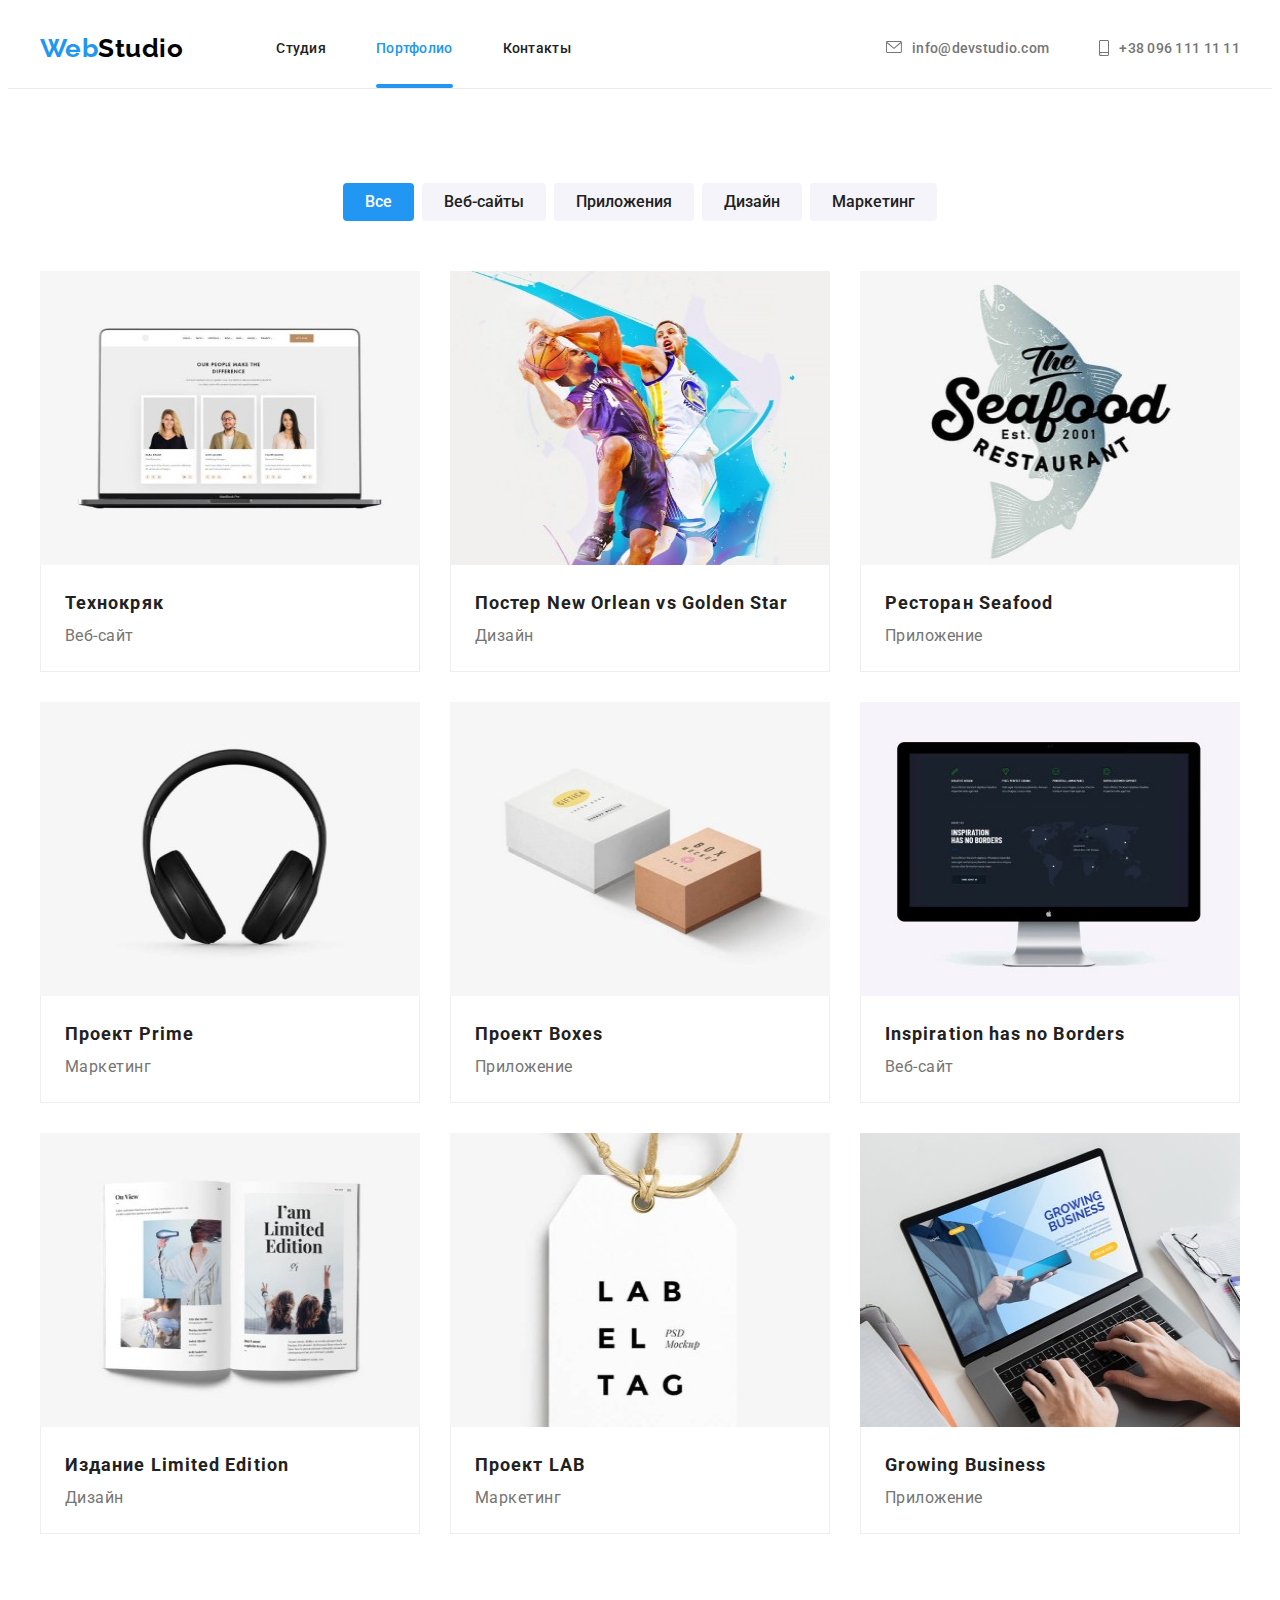
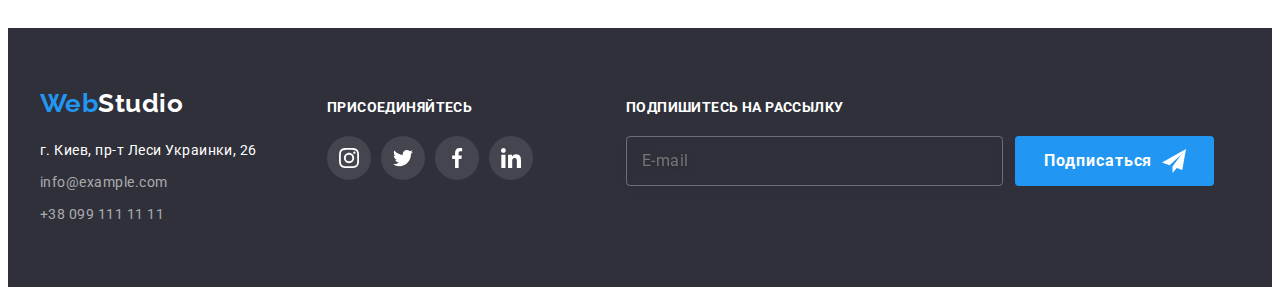
==== commit 4f947dde: "Вносит правки по шрифтам и отступам" ====
--- a/portfolio.html
+++ b/portfolio.html
@@ -111,12 +111,12 @@
           <nav class="nav-menu">
             <ul class="nav-menu__list nav-menu__list--web list">
               <li class="nav-menu__item">
-                <a href="./index.html" class="nav-menu__link link nav-menu__link--current"
-                  >Студия</a
+                <a href="./index.html" class="nav-menu__link link">Студия</a>
+              </li>
+              <li class="nav-menu__item">
+                <a href="./portfolio.html" class="nav-menu__link link nav-menu__link--current"
+                  >Портфолио</a
                 >
-              </li>
-              <li class="nav-menu__item">
-                <a href="./portfolio.html" class="nav-menu__link link">Портфолио</a>
               </li>
               <li class="nav-menu__item">
                 <a href="" class="nav-menu__link link">Контакты</a>
@@ -572,5 +572,6 @@
         </div>
       </div>
     </footer>
+    <script src="./js/burger-menu.js"></script>
   </body>
 </html>
--- a/css/main.min.css
+++ b/css/main.min.css
@@ -1 +1 @@
-:root{--main-text-color: #757575;--title-text-color: #212121;--accent-color: #2196f3;--text-on-background: #ffffff;--background-color: #f5f4fa;--animation: 250ms cubic-bezier(0.4, 0, 0.2, 1)}.visually-hidden{position:absolute;width:1px;height:1px;margin:-1px;border:0;padding:0;white-space:nowrap;-webkit-clip-path:inset(100%);clip-path:inset(100%);clip:rect(0 0 0 0);overflow:hidden}body{color:var(--main-text-color);font-family:"Roboto",sans-serif;letter-spacing:.03em}.link{color:var(--title-text-color)}h1,h2,h3,h4,h5,h6,p{margin:0}.list{list-style:none;padding:0;margin:0}.link{text-decoration:none;color:currentColor}img{display:block;max-width:100%}.container{margin-left:auto;margin-right:auto;padding-left:15px;padding-right:15px}@media screen and (min-width: 480px){.container{width:480px}}@media screen and (min-width: 768px){.container{width:768px}}@media screen and (min-width: 1200px){.container{width:1200px}}.section{padding-top:60px}@media screen and (min-width: 1200px){.section{padding-top:94px}}.logo{color:#000;text-decoration:none;font-family:"Raleway",sans-serif;font-weight:700;font-size:24px;line-height:1.17}@media screen and (min-width: 1200px){.logo{font-size:26px;line-height:1.19}}.logo:hover,.logo:focus{color:#000;text-decoration:none;font-family:"Raleway",sans-serif;font-weight:700;font-size:26px;line-height:1.19}.logo__accent{color:var(--accent-color)}.logo__accent:hover,.logo__accent:focus{color:var(--accent-color)}.btn{border:none;border-radius:4px;font-family:inherit;font-size:16px;font-weight:700;line-height:1.88;letter-spacing:.06em;color:var(--text-on-background);background-color:var(--accent-color);cursor:pointer;-webkit-transition:background-color var(--animation) filter var(--animation);transition:background-color var(--animation) filter var(--animation)}.btn:hover,.btn:focus{background-color:#188ce8;-webkit-box-shadow:0px 4px 4px rgba(0,0,0,.15);box-shadow:0px 4px 4px rgba(0,0,0,.15)}.section-title{font-weight:700;font-size:36px;line-height:1.17;text-align:center;color:var(--title-text-color)}.subtitle{color:var(--title-text-color)}.socialmedia-list{display:-webkit-box;display:-ms-flexbox;display:flex;-webkit-box-align:center;-ms-flex-align:center;align-items:center;-webkit-box-pack:center;-ms-flex-pack:center;justify-content:center;gap:10px}.socialmedia-list__link{display:-webkit-box;display:-ms-flexbox;display:flex;-webkit-box-align:center;-ms-flex-align:center;align-items:center;-webkit-box-pack:center;-ms-flex-pack:center;justify-content:center;width:44px;height:44px;border-radius:50%;color:#afb1b8;-webkit-transition:background-color var(--animation),color var(--animation);transition:background-color var(--animation),color var(--animation)}.socialmedia-list__icon{fill:currentColor}.socialmedia-list__link:hover,.socialmedia-list__link:focus{background-color:var(--accent-color);color:#fff}.backdrop{position:fixed;top:0;left:0;width:100%;height:100%;z-index:100;background:rgba(0,0,0,.2);opacity:1;-webkit-transition:opacity var(--animation),visibility var(--animation);transition:opacity var(--animation),visibility var(--animation)}.backdrop--is-hidden{opacity:0;visibility:hidden;pointer-events:none}.modal{position:absolute;top:50%;left:50%;width:calc(100% - 30px);min-width:320px;height:609px;-webkit-transform:translate(-50%, -50%) scale(1);transform:translate(-50%, -50%) scale(1);padding:40px;background-color:#fff;-webkit-box-shadow:0px 1px 3px rgba(0,0,0,.12),0px 1px 1px rgba(0,0,0,.14),0px 2px 1px rgba(0,0,0,.2);box-shadow:0px 1px 3px rgba(0,0,0,.12),0px 1px 1px rgba(0,0,0,.14),0px 2px 1px rgba(0,0,0,.2);border-radius:4px;-webkit-transition:-webkit-transform var(--animation);transition:-webkit-transform var(--animation);transition:transform var(--animation);transition:transform var(--animation), -webkit-transform var(--animation)}@media screen and (min-width: 480px){.modal{width:450px}}@media screen and (min-width: 1200px){.modal{width:528px;height:581px}}.backdrop--is-hidden .modal{-webkit-transform:translate(-50%, -50%) scale(0.5);transform:translate(-50%, -50%) scale(0.5)}.modal__close-btn{position:absolute;top:8px;right:8px;display:-webkit-box;display:-ms-flexbox;display:flex;-webkit-box-align:center;-ms-flex-align:center;align-items:center;-webkit-box-pack:center;-ms-flex-pack:center;justify-content:center;width:30px;height:30px;border-radius:50%;background:#fff;border:1px solid rgba(0,0,0,.1);cursor:pointer;-webkit-transition:fill var(--animation);transition:fill var(--animation)}.modal__close-btn:hover,.modal__close-btn:focus{fill:var(--accent-color)}.modal{text-align:center}.modal__title{font-family:"Roboto";font-weight:700;font-size:20px;line-height:1.15;text-align:center;letter-spacing:.03em;color:var(--title-text-color)}.modal__container{padding-top:12px}.modal__form-label{position:relative;display:-webkit-box;display:-ms-flexbox;display:flex;-webkit-box-orient:vertical;-webkit-box-direction:normal;-ms-flex-direction:column;flex-direction:column;margin-bottom:10px}.modal__label-text{margin-bottom:4px;font-family:"Roboto";font-weight:400;font-size:12px;line-height:1.17;letter-spacing:.01em;text-align:left;color:var(--main-text-color)}.modal__form-field{height:40px;border:1px solid rgba(33,33,33,.2);border-radius:4px;padding-left:40px;-webkit-transition:border-color var(--animation);transition:border-color var(--animation)}.modal__form-field:focus{border-color:var(--accent-color);outline:rgba(0,0,0,0)}.modal__form-field:invalid:not(:-moz-placeholder-shown){border:1px solid red}.modal__form-field:invalid:not(:-ms-input-placeholder){border:1px solid red}.modal__form-field:invalid:not(:placeholder-shown){border:1px solid red}.modal__field-comment{height:120px;border:1px solid rgba(33,33,33,.2);border-radius:4px;-webkit-transition:border-color var(--animation);transition:border-color var(--animation);padding:12px 16px;resize:none}.modal__field-comment::-webkit-input-placeholder{font-family:"Roboto";font-weight:400;font-size:12px;line-height:1.17;letter-spacing:.01em;color:rgba(117,117,117,.5)}.modal__field-comment::-moz-placeholder{font-family:"Roboto";font-weight:400;font-size:12px;line-height:1.17;letter-spacing:.01em;color:rgba(117,117,117,.5)}.modal__field-comment:-ms-input-placeholder{font-family:"Roboto";font-weight:400;font-size:12px;line-height:1.17;letter-spacing:.01em;color:rgba(117,117,117,.5)}.modal__field-comment::-ms-input-placeholder{font-family:"Roboto";font-weight:400;font-size:12px;line-height:1.17;letter-spacing:.01em;color:rgba(117,117,117,.5)}.modal__field-comment::placeholder{font-family:"Roboto";font-weight:400;font-size:12px;line-height:1.17;letter-spacing:.01em;color:rgba(117,117,117,.5)}.modal__form-icon{position:absolute;top:50%;left:12px;-webkit-transition:fill var(--animation);transition:fill var(--animation)}.modal__form-field:focus+.modal__form-icon{fill:var(--accent-color)}.modal__checkbox{display:-webkit-box;display:-ms-flexbox;display:flex;-webkit-box-align:center;-ms-flex-align:center;align-items:center;margin-top:20px;margin-bottom:0}@media screen and (min-width: 1200px){.modal__checkbox{padding-left:12px}}.checkbox__custom{position:relative;display:inline-block;width:16px;height:15px;margin-right:6px;border:2px solid #212121;border-radius:2px}@media screen and (min-width: 1200px){.checkbox__custom{margin-right:9px}}.checkbox__standart:checked+.checkbox__custom{display:inline-block;width:16px;height:15px;margin-right:9px;border:2px solid var(--accent-color);border-radius:2px;background-color:var(--accent-color)}.checkbox__icon{position:absolute;top:-2px;left:-2px;opacity:0}.checkbox__standart:checked+.checkbox__custom .checkbox__icon{opacity:1;fill:var(--text-on-background)}.checkbox__agreement{font-family:"Roboto";font-weight:400;font-size:12px;line-height:1.16;letter-spacing:.03em;color:var(--main-text-color)}@media screen and (min-width: 1200px){.checkbox__agreement{font-size:14px;line-height:1.71}}.checkbox__link{color:var(--accent-color)}.modal__btn-send-form{margin-top:30px;padding:10px 55px 10px 56px;-webkit-box-shadow:0px 4px 4px rgba(0,0,0,.15);box-shadow:0px 4px 4px rgba(0,0,0,.15)}@media screen and (min-width: 1200px){.subscribe-form{display:-webkit-box;display:-ms-flexbox;display:flex}}.subscribe-form__btn{display:block;gap:10px;-webkit-box-align:center;-ms-flex-align:center;align-items:center;-webkit-box-pack:center;-ms-flex-pack:center;justify-content:center;padding:10px 28px 10px 29px;margin-top:20px;margin-left:auto;margin-right:auto}@media screen and (min-width: 1200px){.subscribe-form__btn{display:-webkit-inline-box;display:-ms-inline-flexbox;display:inline-flex;margin-top:0}}.subscribe-form__icon{fill:var(--text-on-background)}.subscribe-form__field{display:inline-block;width:100%;padding-top:14px;padding-bottom:14px;padding-left:15px;border:1px solid rgba(255,255,255,.3);-webkit-filter:drop-shadow(0px 4px 4px rgba(0, 0, 0, 0.15));filter:drop-shadow(0px 4px 4px rgba(0, 0, 0, 0.15));border-radius:4px;font-family:"Roboto";font-weight:400;font-size:16px;line-height:1.25;letter-spacing:.03em;color:rgba(255,255,255,.6);background-color:inherit;-webkit-transition:border-color var(--animation);transition:border-color var(--animation)}.subscribe-form__field:focus{border-color:var(--accent-color);outline:rgba(0,0,0,0)}@media screen and (min-width: 768px){.subscribe-form__field{width:450px}}@media screen and (min-width: 1200px){.subscribe-form__field{width:358px;margin-right:12px}}.header__container{display:-webkit-box;display:-ms-flexbox;display:flex;-webkit-box-align:center;-ms-flex-align:center;align-items:center}.header__logo{margin-right:93px}.mobile-menu{display:none}.mobile-menu.is-open{display:-webkit-box;display:-ms-flexbox;display:flex;-webkit-box-orient:vertical;-webkit-box-direction:normal;-ms-flex-direction:column;flex-direction:column;-webkit-box-pack:justify;-ms-flex-pack:justify;justify-content:space-between;position:fixed;top:0;left:0;width:100%;height:100%;background-color:#fff;padding:48px 40px}.mobile-menu__burger-close-btn{position:absolute;top:0px;right:15px;padding-bottom:0}.menu-container{display:none}@media screen and (min-width: 768px){.menu-container{display:-webkit-box;display:-ms-flexbox;display:flex;-webkit-box-pack:justify;-ms-flex-pack:justify;justify-content:space-between;width:inherit}}.burger-btn{display:-webkit-inline-box;display:-ms-inline-flexbox;display:inline-flex;margin-left:auto;padding:10px 0;border:none;background-color:rgba(0,0,0,0);-webkit-transition:fill var(--animation);transition:fill var(--animation)}.burger-btn:focus,.burger-btn:hover{fill:var(--accent-color)}@media screen and (min-width: 768px){.burger-btn{display:none}}.nav-menu__list{-webkit-box-align:center;-ms-flex-align:center;align-items:center}@media screen and (min-width: 768px){.nav-menu__list{gap:50px;display:-webkit-box;display:-ms-flexbox;display:flex}}.nav-menu__item{position:relative}@media screen and (max-width: 767px){.nav-menu__item:not(:last-child){margin-bottom:32px}}.nav-menu__link{display:block;font-weight:500;font-size:40px;line-height:1.17;letter-spacing:.02em;color:var(--title-text-color);-webkit-transition:color var(--animation);transition:color var(--animation)}.nav-menu__link--current{color:var(--accent-color)}.nav-menu__link:hover,.nav-menu__link:focus{color:var(--accent-color)}@media screen and (min-width: 768px){.nav-menu__link{padding-top:32px;padding-bottom:32px;font-weight:500;font-size:14px;line-height:1.15}.nav-menu__link--current::before{position:absolute;bottom:0;left:0;content:"";display:inline-block;width:100%;height:4px;background:var(--accent-color);border-radius:2px}}@media screen and (max-width: 767px){.contacts{margin:0}}.nav-contact{-webkit-box-align:center;-ms-flex-align:center;align-items:center}@media screen and (min-width: 768px)and (max-width: 1199px){.nav-contact{padding-top:21px}}@media screen and (max-width: 767px){.nav-contact{display:-webkit-inline-box;display:-ms-inline-flexbox;display:inline-flex;-webkit-box-orient:vertical;-webkit-box-direction:reverse;-ms-flex-direction:column-reverse;flex-direction:column-reverse;-webkit-box-align:start;-ms-flex-align:start;align-items:flex-start;gap:32px}}@media screen and (min-width: 768px)and (max-width: 1199px){.nav-contact__item:not(:last-child){margin-bottom:10px}}.nav-contact--right{margin-left:auto}.nav-contact__wrapper{display:-webkit-box;display:-ms-flexbox;display:flex;gap:10px;-webkit-box-align:baseline;-ms-flex-align:baseline;align-items:baseline}.nav-contact__wrapper--center{-webkit-box-align:center;-ms-flex-align:center;align-items:center}.nav-contact__icon{fill:currentColor}@media screen and (max-width: 767px){.nav-contact__icon{display:none}}@media screen and (min-width: 1200px){.nav-contact{gap:50px;display:-webkit-box;display:-ms-flexbox;display:flex}}.nav-contact__link{display:block;font-weight:500;font-size:24px;line-height:1.18;letter-spacing:.02em;color:currentColor;-webkit-transition:color var(--animation);transition:color var(--animation)}.nav-contact__link:focus,.nav-contact__link:hover{color:var(--accent-color)}@media screen and (min-width: 480px){.nav-contact__link{font-size:34px}}@media screen and (min-width: 768px){.nav-contact__link{font-size:14px;line-height:1.15}}@media screen and (min-width: 1200px){.nav-contact__link{padding-top:32px;padding-bottom:32px}}.email-mob-menu{font-size:24px;line-height:1.17px}.burger-social{display:-webkit-box;display:-ms-flexbox;display:flex;-ms-flex-wrap:wrap;flex-wrap:wrap;padding-top:64px}.burger-social__link{padding-right:10px;font-family:"Roboto";font-weight:500;font-size:18px;line-height:1.22px;letter-spacing:.02em;color:#2196f3}.burger-social__item:not(:first-child){padding-left:10px;border-left:1px solid rgba(33,33,33,.2)}.hero{text-align:center;max-width:1600px;margin-left:auto;margin-right:auto;padding-top:118px;padding-bottom:118px;background-position:center;background-size:cover;background-repeat:no-repeat;background-color:#c4c4c4;background-image:-webkit-gradient(linear, left top, left bottom, from(rgba(47, 48, 58, 0.4)), to(rgba(47, 48, 58, 0.4))),url(../images/imagesmain/hero/img-hero@1x_mob.jpg);background-image:linear-gradient(rgba(47, 48, 58, 0.4), rgba(47, 48, 58, 0.4)),url(../images/imagesmain/hero/img-hero@1x_mob.jpg)}@media(min-device-pixel-ratio: 2),(-webkit-min-device-pixel-ratio: 2),(min-resolution: 192dpi),(min-resolution: 2dppx){.hero{background-image:-webkit-gradient(linear, left top, left bottom, from(rgba(47, 48, 58, 0.4)), to(rgba(47, 48, 58, 0.4))),url(../images/imagesmain/hero/img-hero@2x_mob.jpg);background-image:linear-gradient(rgba(47, 48, 58, 0.4), rgba(47, 48, 58, 0.4)),url(../images/imagesmain/hero/img-hero@2x_mob.jpg)}}@media screen and (min-width: 768px){.hero{background-image:-webkit-gradient(linear, left top, left bottom, from(rgba(47, 48, 58, 0.4)), to(rgba(47, 48, 58, 0.4))),url(../images/imagesmain/hero/img-hero@1x_tab.jpg);background-image:linear-gradient(rgba(47, 48, 58, 0.4), rgba(47, 48, 58, 0.4)),url(../images/imagesmain/hero/img-hero@1x_tab.jpg)}}@media screen and (min-width: 768px)and (min-device-pixel-ratio: 2),screen and (min-width: 768px)and (-webkit-min-device-pixel-ratio: 2),screen and (min-width: 768px)and (min-resolution: 192dpi),screen and (min-width: 768px)and (min-resolution: 2dppx){.hero{background-image:-webkit-gradient(linear, left top, left bottom, from(rgba(47, 48, 58, 0.4)), to(rgba(47, 48, 58, 0.4))),url(../images/imagesmain/hero/img-hero@2x_tab.jpg);background-image:linear-gradient(rgba(47, 48, 58, 0.4), rgba(47, 48, 58, 0.4)),url(../images/imagesmain/hero/img-hero@2x_tab.jpg)}}@media screen and (min-width: 1200px){.hero{padding-top:200px;padding-bottom:200px;background-image:-webkit-gradient(linear, left top, left bottom, from(rgba(47, 48, 58, 0.4)), to(rgba(47, 48, 58, 0.4))),url(../images/imagesmain/hero/img-hero@1x_desk.jpg);background-image:linear-gradient(rgba(47, 48, 58, 0.4), rgba(47, 48, 58, 0.4)),url(../images/imagesmain/hero/img-hero@1x_desk.jpg)}}@media screen and (min-width: 1200px)and (min-device-pixel-ratio: 2),screen and (min-width: 1200px)and (-webkit-min-device-pixel-ratio: 2),screen and (min-width: 1200px)and (min-resolution: 192dpi),screen and (min-width: 1200px)and (min-resolution: 2dppx){.hero{background-image:-webkit-gradient(linear, left top, left bottom, from(rgba(47, 48, 58, 0.4)), to(rgba(47, 48, 58, 0.4))),url(../images/imagesmain/hero/img-hero@2x_desk.jpg);background-image:linear-gradient(rgba(47, 48, 58, 0.4), rgba(47, 48, 58, 0.4)),url(../images/imagesmain/hero/img-hero@2x_desk.jpg)}}.hero__title{width:290px;margin-right:auto;margin-left:auto;font-weight:900;font-size:20px;line-height:1.62;letter-spacing:.06em;text-transform:uppercase;color:var(--text-on-background)}@media screen and (min-width: 480px){.hero__title{width:360px;font-size:26px}}@media screen and (min-width: 1200px){.hero__title{width:696px;font-size:44px;line-height:1.37}}.hero__btn{display:inline-block;padding:10px 32px;margin-top:30px}.section-benefits{padding-bottom:60px;font-size:14px}.section-benefits__img{background-color:var(--background-color)}.section-benefits__wrapper-img{display:-webkit-box;display:-ms-flexbox;display:flex;-webkit-box-align:center;-ms-flex-align:center;align-items:center;-webkit-box-pack:center;-ms-flex-pack:center;justify-content:center;width:100%;height:120px;background-color:var(--background-color);margin-bottom:30px}.section-benefits__subtitle{margin-bottom:10px;font-weight:700;font-size:14px;line-height:1.14;text-transform:uppercase;color:var(--title-text-color)}@media screen and (max-width: 767px){.section-benefits__subtitle{text-align:center}}.section-benefits__desc{line-height:1.72}@media screen and (max-width: 767px){.section-benefits__item:not(:last-child){margin-bottom:30px}}@media screen and (min-width: 768px){.section-benefits__list{display:-webkit-box;display:-ms-flexbox;display:flex;-ms-flex-wrap:wrap;flex-wrap:wrap;gap:30px}.section-benefits__item{-ms-flex-preferred-size:calc((100% - 30px)/2);flex-basis:calc((100% - 30px)/2)}}@media screen and (min-width: 1200px){.section-benefits{padding-bottom:0}.section-benefits__item{-ms-flex-preferred-size:calc((100% - 90px)/4);flex-basis:calc((100% - 90px)/4)}}@media screen and (max-width: 1199px){.section-work{display:none}}@media screen and (min-width: 1200px){.section-work{padding-bottom:94px}.section-work__section-title{margin-bottom:50px}.section-work__list{display:-webkit-box;display:-ms-flexbox;display:flex;gap:30px}.section-work__item{position:relative}.section-work__desc{position:absolute;width:100%;bottom:0;left:0;font-family:"Roboto";font-weight:700;font-size:14px;line-height:1.14;text-align:center;letter-spacing:.03em;text-transform:uppercase;padding-top:27px;padding-bottom:27px;color:var(--text-on-background);background:rgba(47,48,58,.8)}}.section-team{background-color:var(--background-color);padding-bottom:60px}.section-team__section-title{margin-bottom:30px}.section-team__item:not(:last-child){margin-bottom:30px}.section-team__item{-webkit-box-shadow:0px 1px 3px rgba(0,0,0,.12),0px 1px 1px rgba(0,0,0,.14),0px 2px 1px rgba(0,0,0,.2);box-shadow:0px 1px 3px rgba(0,0,0,.12),0px 1px 1px rgba(0,0,0,.14),0px 2px 1px rgba(0,0,0,.2)}.section-team__card{padding-top:30px;padding-bottom:24px;border-radius:0px 0px 4px 4px;background-color:#fff;font-size:16px;line-height:1.19;text-align:center}.section-team__subtitle{margin-bottom:10px;font-weight:500;font-size:16px}.section-team__desc{font-weight:400;margin-bottom:16px}@media screen and (min-width: 768px){.section-team__list{display:-webkit-box;display:-ms-flexbox;display:flex;-ms-flex-wrap:wrap;flex-wrap:wrap;gap:30px}.section-team__item{-ms-flex-preferred-size:calc((100% - 30px)/2);flex-basis:calc((100% - 30px)/2)}.section-team__item:not(:last-child){margin-bottom:0}}@media screen and (min-width: 1200px){.section-team{padding-bottom:94px}.section-team__section-title{margin-bottom:50px}.section-team__item{-ms-flex-preferred-size:calc((100% - 90px)/4);flex-basis:calc((100% - 90px)/4)}.section-team__card{padding-bottom:30px}}.section-clients--last{padding-bottom:94px}@media screen and (max-width: 767px){.section-clients--last{padding-bottom:60px}}.section-clients__title{margin-bottom:30px}@media screen and (min-width: 1200px){.section-clients__title{margin-bottom:50px}}.section-clients__list{display:-webkit-box;display:-ms-flexbox;display:flex;-ms-flex-wrap:wrap;flex-wrap:wrap;gap:30px}.section-clients__item{-ms-flex-preferred-size:calc((100% - 30px)/2);flex-basis:calc((100% - 30px)/2)}@media screen and (min-width: 768px){.section-clients__item{-ms-flex-preferred-size:calc((100% - 60px)/3);flex-basis:calc((100% - 60px)/3)}}@media screen and (min-width: 1200px){.section-clients__item{-ms-flex-preferred-size:calc((100% - 150px)/6);flex-basis:calc((100% - 150px)/6)}}.section-clients__logo{fill:currentColor}.section-clients__link{display:-webkit-box;display:-ms-flexbox;display:flex;-webkit-box-align:center;-ms-flex-align:center;align-items:center;-webkit-box-pack:center;-ms-flex-pack:center;justify-content:center;width:100%;height:92px;border:1px solid #afb1b8;border-radius:4px;color:#afb1b8;-webkit-transition:color var(--animation),border-color var(--animation);transition:color var(--animation),border-color var(--animation)}.section-clients__link:hover,.section-clients__link:focus{color:var(--accent-color);border-color:var(--accent-color)}.footer{padding-top:60px;padding-bottom:60px;background-color:#2f303a}@media screen and (max-width: 1199px){.footer{text-align:center}}.footer__address{margin-top:20px}@media screen and (min-width: 768px){.footer__container{display:-webkit-box;display:-ms-flexbox;display:flex;-ms-flex-wrap:wrap;flex-wrap:wrap}}@media screen and (min-width: 1200px){.footer{-webkit-box-pack:start;-ms-flex-pack:start;justify-content:flex-start}}@media screen and (max-width: 1199px){.footer__contact{text-align:center}}@media screen and (min-width: 768px){.footer__contact{margin-right:165px;margin-left:61px;margin-bottom:60px}}@media screen and (min-width: 1200px){.footer__contact{margin-right:70px;margin-left:0;margin-bottom:0}}@media screen and (max-width: 1199px){.footer__subscribe{width:100%}}.footer__logo{font-style:normal;color:var(--text-on-background)}.footer__logo:hover,.footer__logo:focus{color:var(--text-on-background)}.address{font-weight:400;font-size:14px;line-height:1.71}.address__item:not(:last-child){margin-bottom:8px}.address__link{font-style:normal;color:rgba(255,255,255,.6);-webkit-transition:color var(--animation);transition:color var(--animation)}.address__link--white{color:var(--text-on-background)}.address__link:hover,.address__link:focus{color:var(--accent-color)}@media screen and (min-width: 1200px){.footer__follow{margin-right:93px}}.footer__title{margin-top:60px;margin-bottom:20px;font-weight:700;font-size:14px;line-height:1.14;letter-spacing:.03em;text-transform:uppercase;color:#fff}@media screen and (max-width: 1199px){.footer__title{text-align:center}}@media screen and (min-width: 768px){.footer__title{margin-top:0}}@media screen and (min-width: 1200px){.footer__title{padding-top:12px}}.socialmedia-list__link--on-bckgr{color:#fff;background-color:rgba(255,255,255,.1);-webkit-transition:color var(--animation),background-color var(--animation);transition:color var(--animation),background-color var(--animation)}.socialmedia-list__link--on-bckgr:hover,.socialmedia-list__link--on-bckgr:focus{color:#fff;background-color:var(--accent-color)}.header-line{border-bottom:1px solid #ececec}.portfolio{padding-bottom:60px}@media screen and (min-width: 768px){.portfolio{padding-bottom:94px}}.container-portfolio .filtr{display:-webkit-box;display:-ms-flexbox;display:flex;-ms-flex-wrap:wrap;flex-wrap:wrap;-webkit-box-pack:start;-ms-flex-pack:start;justify-content:start;gap:8px;margin-bottom:40px}@media screen and (min-width: 768px){.container-portfolio .filtr{-webkit-box-pack:center;-ms-flex-pack:center;justify-content:center;margin-bottom:30px}}@media screen and (min-width: 1200px){.container-portfolio .filtr{margin-bottom:50px}}.btn-filtr{padding:6px 22px;border:none;border-radius:4px;font-family:inherit;font-weight:500;font-size:16px;line-height:1.62;color:var(--title-text-color);background-color:var(--background-color);cursor:pointer;-webkit-transition:color var(--animation),background-color var(--animation),-webkit-box-shadow var(--animation);transition:color var(--animation),background-color var(--animation),-webkit-box-shadow var(--animation);transition:color var(--animation),background-color var(--animation),box-shadow var(--animation);transition:color var(--animation),background-color var(--animation),box-shadow var(--animation),-webkit-box-shadow var(--animation)}.btn-filtr:hover,.btn-filtr:focus{color:var(--text-on-background);background-color:var(--accent-color);-webkit-box-shadow:0px 3px 1px rgba(0,0,0,.1),0px 1px 2px rgba(0,0,0,.08),0px 2px 2px rgba(0,0,0,.12);box-shadow:0px 3px 1px rgba(0,0,0,.1),0px 1px 2px rgba(0,0,0,.08),0px 2px 2px rgba(0,0,0,.12)}.btn-filtr.current{color:var(--text-on-background);background-color:var(--accent-color)}@media screen and (min-width: 768px){.portfolio .worklist-list{display:-webkit-box;display:-ms-flexbox;display:flex;-ms-flex-wrap:wrap;flex-wrap:wrap;gap:30px}}.worklist-list .desc{padding:20px 24px;border:1px solid #eee;border-top:none}@media screen and (min-width: 768px)and (max-width: 1199px){.worklist-list .desc-higth{height:143px}}.worklist-list .title{font-weight:700;font-size:18px;line-height:2;letter-spacing:.06em}.worklist-list .item{-webkit-transition:-webkit-box-shadow var(--animation);transition:-webkit-box-shadow var(--animation);transition:box-shadow var(--animation);transition:box-shadow var(--animation), -webkit-box-shadow var(--animation)}@media screen and (min-width: 768px){.worklist-list .item{-ms-flex-preferred-size:calc((100% - 30px)/2);flex-basis:calc((100% - 30px)/2)}}@media screen and (min-width: 1200px){.worklist-list .item{-ms-flex-preferred-size:calc((100% - 60px)/3);flex-basis:calc((100% - 60px)/3)}}@media screen and (max-width: 767px){.worklist-list .item:not(:last-child){margin-bottom:30px}}.worklist-list .item:hover,.worklist-list .item:focus{-webkit-box-shadow:0px 1px 1px rgba(0,0,0,.12),0px 4px 4px rgba(0,0,0,.06),1px 4px 6px rgba(0,0,0,.16);box-shadow:0px 1px 1px rgba(0,0,0,.12),0px 4px 4px rgba(0,0,0,.06),1px 4px 6px rgba(0,0,0,.16)}.worklist-list .category{font-size:16px;line-height:1.88;color:var(--main-text-color)}.thumb{position:relative;overflow:hidden}.overlay{position:absolute;top:0;left:0;width:100%;height:100%;-webkit-transform:translateY(100%);transform:translateY(100%);padding:63px 24px;background:rgba(33,150,243,.9);-webkit-transition:-webkit-transform var(--animation);transition:-webkit-transform var(--animation);transition:transform var(--animation);transition:transform var(--animation), -webkit-transform var(--animation)}.overlay-text{font-family:"Roboto";font-weight:400;font-size:18px;line-height:1.56;letter-spacing:.03em;-webkit-user-select:none;-moz-user-select:none;-ms-user-select:none;user-select:none;color:#fff}.worklist-list .item:hover .overlay{-webkit-transform:translateY(0);transform:translateY(0)}/*# sourceMappingURL=main.min.css.map */+:root{--main-text-color: #757575;--title-text-color: #212121;--accent-color: #2196f3;--text-on-background: #ffffff;--background-color: #f5f4fa;--animation: 250ms cubic-bezier(0.4, 0, 0.2, 1)}.visually-hidden{position:absolute;width:1px;height:1px;margin:-1px;border:0;padding:0;white-space:nowrap;-webkit-clip-path:inset(100%);clip-path:inset(100%);clip:rect(0 0 0 0);overflow:hidden}body{color:var(--main-text-color);font-family:"Roboto",sans-serif;letter-spacing:.03em}.link{color:var(--title-text-color)}h1,h2,h3,h4,h5,h6,p{margin:0}.list{list-style:none;padding:0;margin:0}.link{text-decoration:none;color:currentColor}img{display:block;max-width:100%}.container{margin-left:auto;margin-right:auto;padding-left:15px;padding-right:15px}@media screen and (min-width: 480px){.container{width:480px}}@media screen and (min-width: 768px){.container{width:768px}}@media screen and (min-width: 1200px){.container{width:1200px}}.section{padding-top:60px}@media screen and (min-width: 1200px){.section{padding-top:94px}}.logo{color:#000;text-decoration:none;font-family:"Raleway",sans-serif;font-weight:700;font-size:24px;line-height:1.17}@media screen and (min-width: 1200px){.logo{font-size:26px;line-height:1.19}}.logo:hover,.logo:focus{color:#000;text-decoration:none;font-family:"Raleway",sans-serif;font-weight:700;font-size:26px;line-height:1.19}.logo__accent{color:var(--accent-color)}.logo__accent:hover,.logo__accent:focus{color:var(--accent-color)}.btn{border:none;border-radius:4px;font-family:inherit;font-size:16px;font-weight:700;line-height:1.88;letter-spacing:.06em;color:var(--text-on-background);background-color:var(--accent-color);cursor:pointer;-webkit-transition:background-color var(--animation) filter var(--animation);transition:background-color var(--animation) filter var(--animation)}.btn:hover,.btn:focus{background-color:#188ce8;-webkit-box-shadow:0px 4px 4px rgba(0,0,0,.15);box-shadow:0px 4px 4px rgba(0,0,0,.15)}.section-title{font-weight:700;font-size:28px;line-height:1.17;text-align:center;color:var(--title-text-color)}@media screen and (min-width: 1200px){.section-title{font-size:36px}}.subtitle{color:var(--title-text-color)}.socialmedia-list{display:-webkit-box;display:-ms-flexbox;display:flex;-webkit-box-align:center;-ms-flex-align:center;align-items:center;-webkit-box-pack:center;-ms-flex-pack:center;justify-content:center;gap:10px}.socialmedia-list__link{display:-webkit-box;display:-ms-flexbox;display:flex;-webkit-box-align:center;-ms-flex-align:center;align-items:center;-webkit-box-pack:center;-ms-flex-pack:center;justify-content:center;width:44px;height:44px;border-radius:50%;color:#afb1b8;-webkit-transition:background-color var(--animation),color var(--animation);transition:background-color var(--animation),color var(--animation)}.socialmedia-list__icon{fill:currentColor}.socialmedia-list__link:hover,.socialmedia-list__link:focus{background-color:var(--accent-color);color:#fff}.backdrop{position:fixed;top:0;left:0;width:100%;height:100%;z-index:100;background:rgba(0,0,0,.2);opacity:1;-webkit-transition:opacity var(--animation),visibility var(--animation);transition:opacity var(--animation),visibility var(--animation)}.backdrop--is-hidden{opacity:0;visibility:hidden;pointer-events:none}.modal{position:absolute;top:50%;left:50%;width:calc(100% - 30px);min-width:320px;height:609px;-webkit-transform:translate(-50%, -50%) scale(1);transform:translate(-50%, -50%) scale(1);padding:40px;background-color:#fff;-webkit-box-shadow:0px 1px 3px rgba(0,0,0,.12),0px 1px 1px rgba(0,0,0,.14),0px 2px 1px rgba(0,0,0,.2);box-shadow:0px 1px 3px rgba(0,0,0,.12),0px 1px 1px rgba(0,0,0,.14),0px 2px 1px rgba(0,0,0,.2);border-radius:4px;-webkit-transition:-webkit-transform var(--animation);transition:-webkit-transform var(--animation);transition:transform var(--animation);transition:transform var(--animation), -webkit-transform var(--animation)}@media screen and (min-width: 480px){.modal{width:450px}}@media screen and (min-width: 1200px){.modal{width:528px;height:581px}}.backdrop--is-hidden .modal{-webkit-transform:translate(-50%, -50%) scale(0.5);transform:translate(-50%, -50%) scale(0.5)}.modal__close-btn{position:absolute;top:8px;right:8px;display:-webkit-box;display:-ms-flexbox;display:flex;-webkit-box-align:center;-ms-flex-align:center;align-items:center;-webkit-box-pack:center;-ms-flex-pack:center;justify-content:center;width:30px;height:30px;border-radius:50%;background:#fff;border:1px solid rgba(0,0,0,.1);cursor:pointer;-webkit-transition:fill var(--animation);transition:fill var(--animation)}.modal__close-btn:hover,.modal__close-btn:focus{fill:var(--accent-color)}.modal{text-align:center}.modal__title{font-family:"Roboto";font-weight:700;font-size:20px;line-height:1.15;text-align:center;letter-spacing:.03em;color:var(--title-text-color)}.modal__container{padding-top:12px}.modal__form-label{position:relative;display:-webkit-box;display:-ms-flexbox;display:flex;-webkit-box-orient:vertical;-webkit-box-direction:normal;-ms-flex-direction:column;flex-direction:column;margin-bottom:10px}.modal__label-text{margin-bottom:4px;font-family:"Roboto";font-weight:400;font-size:12px;line-height:1.17;letter-spacing:.01em;text-align:left;color:var(--main-text-color)}.modal__form-field{height:40px;border:1px solid rgba(33,33,33,.2);border-radius:4px;padding-left:40px;-webkit-transition:border-color var(--animation);transition:border-color var(--animation)}.modal__form-field:focus{border-color:var(--accent-color);outline:rgba(0,0,0,0)}.modal__form-field:invalid:not(:-moz-placeholder-shown){border:1px solid red}.modal__form-field:invalid:not(:-ms-input-placeholder){border:1px solid red}.modal__form-field:invalid:not(:placeholder-shown){border:1px solid red}.modal__field-comment{height:120px;border:1px solid rgba(33,33,33,.2);border-radius:4px;-webkit-transition:border-color var(--animation);transition:border-color var(--animation);padding:12px 16px;resize:none}.modal__field-comment::-webkit-input-placeholder{font-family:"Roboto";font-weight:400;font-size:12px;line-height:1.17;letter-spacing:.01em;color:rgba(117,117,117,.5)}.modal__field-comment::-moz-placeholder{font-family:"Roboto";font-weight:400;font-size:12px;line-height:1.17;letter-spacing:.01em;color:rgba(117,117,117,.5)}.modal__field-comment:-ms-input-placeholder{font-family:"Roboto";font-weight:400;font-size:12px;line-height:1.17;letter-spacing:.01em;color:rgba(117,117,117,.5)}.modal__field-comment::-ms-input-placeholder{font-family:"Roboto";font-weight:400;font-size:12px;line-height:1.17;letter-spacing:.01em;color:rgba(117,117,117,.5)}.modal__field-comment::placeholder{font-family:"Roboto";font-weight:400;font-size:12px;line-height:1.17;letter-spacing:.01em;color:rgba(117,117,117,.5)}.modal__form-icon{position:absolute;top:50%;left:12px;-webkit-transition:fill var(--animation);transition:fill var(--animation)}.modal__form-field:focus+.modal__form-icon{fill:var(--accent-color)}.modal__checkbox{display:-webkit-box;display:-ms-flexbox;display:flex;-webkit-box-align:center;-ms-flex-align:center;align-items:center;margin-top:20px;margin-bottom:0}@media screen and (min-width: 1200px){.modal__checkbox{padding-left:12px}}.checkbox__custom{position:relative;display:inline-block;width:16px;height:15px;margin-right:6px;border:2px solid #212121;border-radius:2px}@media screen and (min-width: 1200px){.checkbox__custom{margin-right:9px}}.checkbox__standart:checked+.checkbox__custom{display:inline-block;width:16px;height:15px;margin-right:9px;border:2px solid var(--accent-color);border-radius:2px;background-color:var(--accent-color)}.checkbox__icon{position:absolute;top:-2px;left:-2px;opacity:0}.checkbox__standart:checked+.checkbox__custom .checkbox__icon{opacity:1;fill:var(--text-on-background)}.checkbox__agreement{font-family:"Roboto";font-weight:400;font-size:12px;line-height:1.16;letter-spacing:.03em;color:var(--main-text-color)}@media screen and (min-width: 1200px){.checkbox__agreement{font-size:14px;line-height:1.71}}.checkbox__link{color:var(--accent-color)}.modal__btn-send-form{margin-top:30px;padding:10px 55px 10px 56px;-webkit-box-shadow:0px 4px 4px rgba(0,0,0,.15);box-shadow:0px 4px 4px rgba(0,0,0,.15)}@media screen and (min-width: 1200px){.subscribe-form{display:-webkit-box;display:-ms-flexbox;display:flex}}.subscribe-form__btn{display:block;gap:10px;-webkit-box-align:center;-ms-flex-align:center;align-items:center;-webkit-box-pack:center;-ms-flex-pack:center;justify-content:center;padding:10px 28px 10px 29px;margin-top:20px;margin-left:auto;margin-right:auto}@media screen and (min-width: 1200px){.subscribe-form__btn{display:-webkit-inline-box;display:-ms-inline-flexbox;display:inline-flex;margin-top:0}}.subscribe-form__icon{fill:var(--text-on-background)}.subscribe-form__field{display:inline-block;width:100%;padding-top:14px;padding-bottom:14px;padding-left:15px;border:1px solid rgba(255,255,255,.3);-webkit-filter:drop-shadow(0px 4px 4px rgba(0, 0, 0, 0.15));filter:drop-shadow(0px 4px 4px rgba(0, 0, 0, 0.15));border-radius:4px;font-family:"Roboto";font-weight:400;font-size:16px;line-height:1.25;letter-spacing:.03em;color:rgba(255,255,255,.6);background-color:inherit;-webkit-transition:border-color var(--animation);transition:border-color var(--animation)}.subscribe-form__field:focus{border-color:var(--accent-color);outline:rgba(0,0,0,0)}@media screen and (min-width: 768px){.subscribe-form__field{width:450px}}@media screen and (min-width: 1200px){.subscribe-form__field{width:358px;margin-right:12px}}.header__container{display:-webkit-box;display:-ms-flexbox;display:flex;-webkit-box-align:center;-ms-flex-align:center;align-items:center}.header__logo{margin-right:93px}.mobile-menu{display:none}.mobile-menu.is-open{display:-webkit-box;display:-ms-flexbox;display:flex;-webkit-box-orient:vertical;-webkit-box-direction:normal;-ms-flex-direction:column;flex-direction:column;-webkit-box-pack:justify;-ms-flex-pack:justify;justify-content:space-between;position:fixed;top:0;left:0;z-index:100;width:100%;height:100%;background-color:#fff;padding:48px 40px}.mobile-menu__burger-close-btn{position:absolute;top:0px;right:15px;padding-bottom:0}.menu-container{display:none}@media screen and (min-width: 768px){.menu-container{display:-webkit-box;display:-ms-flexbox;display:flex;-webkit-box-pack:justify;-ms-flex-pack:justify;justify-content:space-between;width:inherit}}.burger-btn{display:-webkit-inline-box;display:-ms-inline-flexbox;display:inline-flex;margin-left:auto;padding:10px 0;border:none;background-color:rgba(0,0,0,0);-webkit-transition:fill var(--animation);transition:fill var(--animation)}.burger-btn:focus,.burger-btn:hover{fill:var(--accent-color)}@media screen and (min-width: 768px){.burger-btn{display:none}}.nav-menu__list{-webkit-box-align:center;-ms-flex-align:center;align-items:center}@media screen and (min-width: 768px){.nav-menu__list{gap:50px;display:-webkit-box;display:-ms-flexbox;display:flex}}.nav-menu__item{position:relative}@media screen and (max-width: 767px){.nav-menu__item:not(:last-child){margin-bottom:32px}}.nav-menu__link{display:block;font-weight:500;font-size:40px;line-height:1.17;letter-spacing:.02em;color:var(--title-text-color);-webkit-transition:color var(--animation);transition:color var(--animation)}.nav-menu__link--current{color:var(--accent-color)}.nav-menu__link:hover,.nav-menu__link:focus{color:var(--accent-color)}@media screen and (min-width: 768px){.nav-menu__link{padding-top:32px;padding-bottom:32px;font-weight:500;font-size:14px;line-height:1.15}.nav-menu__link--current::before{position:absolute;bottom:0;left:0;content:"";display:inline-block;width:100%;height:4px;background:var(--accent-color);border-radius:2px}}@media screen and (max-width: 767px){.contacts{margin:0}}.nav-contact{-webkit-box-align:center;-ms-flex-align:center;align-items:center}@media screen and (min-width: 768px)and (max-width: 1199px){.nav-contact{padding-top:21px}}@media screen and (max-width: 767px){.nav-contact{display:-webkit-inline-box;display:-ms-inline-flexbox;display:inline-flex;-webkit-box-orient:vertical;-webkit-box-direction:reverse;-ms-flex-direction:column-reverse;flex-direction:column-reverse;-webkit-box-align:start;-ms-flex-align:start;align-items:flex-start;gap:32px}}@media screen and (min-width: 768px)and (max-width: 1199px){.nav-contact__item:not(:last-child){margin-bottom:10px}}.nav-contact--right{margin-left:auto}.nav-contact__wrapper{display:-webkit-box;display:-ms-flexbox;display:flex;gap:10px;-webkit-box-align:baseline;-ms-flex-align:baseline;align-items:baseline}.nav-contact__wrapper--center{-webkit-box-align:center;-ms-flex-align:center;align-items:center}.nav-contact__icon{fill:currentColor}@media screen and (max-width: 767px){.nav-contact__icon{display:none}}@media screen and (min-width: 1200px){.nav-contact{gap:50px;display:-webkit-box;display:-ms-flexbox;display:flex}}.nav-contact__link{display:block;font-weight:500;font-size:24px;line-height:1.18;letter-spacing:.02em;color:currentColor;-webkit-transition:color var(--animation);transition:color var(--animation)}.nav-contact__link:focus,.nav-contact__link:hover{color:var(--accent-color)}@media screen and (min-width: 480px){.nav-contact__link{font-size:34px}}@media screen and (min-width: 768px){.nav-contact__link{font-size:14px;line-height:1.15}}@media screen and (min-width: 1200px){.nav-contact__link{padding-top:32px;padding-bottom:32px}}.email-mob-menu{font-size:24px;line-height:1.17px}.burger-social{display:-webkit-box;display:-ms-flexbox;display:flex;-ms-flex-wrap:wrap;flex-wrap:wrap;padding-top:64px}.burger-social__link{padding-right:10px;font-family:"Roboto";font-weight:500;font-size:18px;line-height:1.22px;letter-spacing:.02em;color:#2196f3}.burger-social__item:not(:first-child){padding-left:10px;border-left:1px solid rgba(33,33,33,.2)}.hero{text-align:center;max-width:1600px;margin-left:auto;margin-right:auto;padding-top:118px;padding-bottom:118px;background-position:center;background-size:cover;background-repeat:no-repeat;background-color:#c4c4c4;background-image:-webkit-gradient(linear, left top, left bottom, from(rgba(47, 48, 58, 0.4)), to(rgba(47, 48, 58, 0.4))),url(../images/imagesmain/hero/img-hero@1x_mob.jpg);background-image:linear-gradient(rgba(47, 48, 58, 0.4), rgba(47, 48, 58, 0.4)),url(../images/imagesmain/hero/img-hero@1x_mob.jpg)}@media(min-device-pixel-ratio: 2),(-webkit-min-device-pixel-ratio: 2),(min-resolution: 192dpi),(min-resolution: 2dppx){.hero{background-image:-webkit-gradient(linear, left top, left bottom, from(rgba(47, 48, 58, 0.4)), to(rgba(47, 48, 58, 0.4))),url(../images/imagesmain/hero/img-hero@2x_mob.jpg);background-image:linear-gradient(rgba(47, 48, 58, 0.4), rgba(47, 48, 58, 0.4)),url(../images/imagesmain/hero/img-hero@2x_mob.jpg)}}@media screen and (min-width: 768px){.hero{background-image:-webkit-gradient(linear, left top, left bottom, from(rgba(47, 48, 58, 0.4)), to(rgba(47, 48, 58, 0.4))),url(../images/imagesmain/hero/img-hero@1x_tab.jpg);background-image:linear-gradient(rgba(47, 48, 58, 0.4), rgba(47, 48, 58, 0.4)),url(../images/imagesmain/hero/img-hero@1x_tab.jpg)}}@media screen and (min-width: 768px)and (min-device-pixel-ratio: 2),screen and (min-width: 768px)and (-webkit-min-device-pixel-ratio: 2),screen and (min-width: 768px)and (min-resolution: 192dpi),screen and (min-width: 768px)and (min-resolution: 2dppx){.hero{background-image:-webkit-gradient(linear, left top, left bottom, from(rgba(47, 48, 58, 0.4)), to(rgba(47, 48, 58, 0.4))),url(../images/imagesmain/hero/img-hero@2x_tab.jpg);background-image:linear-gradient(rgba(47, 48, 58, 0.4), rgba(47, 48, 58, 0.4)),url(../images/imagesmain/hero/img-hero@2x_tab.jpg)}}@media screen and (min-width: 1200px){.hero{padding-top:200px;padding-bottom:200px;background-image:-webkit-gradient(linear, left top, left bottom, from(rgba(47, 48, 58, 0.4)), to(rgba(47, 48, 58, 0.4))),url(../images/imagesmain/hero/img-hero@1x_desk.jpg);background-image:linear-gradient(rgba(47, 48, 58, 0.4), rgba(47, 48, 58, 0.4)),url(../images/imagesmain/hero/img-hero@1x_desk.jpg)}}@media screen and (min-width: 1200px)and (min-device-pixel-ratio: 2),screen and (min-width: 1200px)and (-webkit-min-device-pixel-ratio: 2),screen and (min-width: 1200px)and (min-resolution: 192dpi),screen and (min-width: 1200px)and (min-resolution: 2dppx){.hero{background-image:-webkit-gradient(linear, left top, left bottom, from(rgba(47, 48, 58, 0.4)), to(rgba(47, 48, 58, 0.4))),url(../images/imagesmain/hero/img-hero@2x_desk.jpg);background-image:linear-gradient(rgba(47, 48, 58, 0.4), rgba(47, 48, 58, 0.4)),url(../images/imagesmain/hero/img-hero@2x_desk.jpg)}}.hero__title{width:290px;margin-right:auto;margin-left:auto;font-weight:900;font-size:20px;line-height:1.62;letter-spacing:.06em;text-transform:uppercase;color:var(--text-on-background)}@media screen and (min-width: 480px){.hero__title{width:360px;font-size:26px}}@media screen and (min-width: 1200px){.hero__title{width:696px;font-size:44px;line-height:1.37}}.hero__btn{display:inline-block;padding:10px 32px;margin-top:30px}.section-benefits{padding-bottom:60px;font-size:14px}.section-benefits__img{background-color:var(--background-color)}.section-benefits__wrapper-img{display:-webkit-box;display:-ms-flexbox;display:flex;-webkit-box-align:center;-ms-flex-align:center;align-items:center;-webkit-box-pack:center;-ms-flex-pack:center;justify-content:center;width:100%;height:120px;background-color:var(--background-color);margin-bottom:30px}.section-benefits__subtitle{margin-bottom:10px;font-weight:700;font-size:14px;line-height:1.14;text-transform:uppercase;color:var(--title-text-color)}@media screen and (max-width: 767px){.section-benefits__subtitle{text-align:center}}.section-benefits__desc{line-height:1.72}@media screen and (max-width: 767px){.section-benefits__item:not(:last-child){margin-bottom:30px}}@media screen and (min-width: 768px){.section-benefits__list{display:-webkit-box;display:-ms-flexbox;display:flex;-ms-flex-wrap:wrap;flex-wrap:wrap;gap:30px}.section-benefits__item{-ms-flex-preferred-size:calc((100% - 30px)/2);flex-basis:calc((100% - 30px)/2)}}@media screen and (min-width: 1200px){.section-benefits{padding-bottom:0}.section-benefits__item{-ms-flex-preferred-size:calc((100% - 90px)/4);flex-basis:calc((100% - 90px)/4)}}@media screen and (max-width: 1199px){.section-work{display:none}}@media screen and (min-width: 1200px){.section-work{padding-bottom:94px}.section-work__section-title{margin-bottom:50px}.section-work__list{display:-webkit-box;display:-ms-flexbox;display:flex;gap:30px}.section-work__item{position:relative}.section-work__desc{position:absolute;width:100%;bottom:0;left:0;font-family:"Roboto";font-weight:700;font-size:14px;line-height:1.14;text-align:center;letter-spacing:.03em;text-transform:uppercase;padding-top:27px;padding-bottom:27px;color:var(--text-on-background);background:rgba(47,48,58,.8)}}.section-team{background-color:var(--background-color);padding-bottom:60px}.section-team__section-title{margin-bottom:30px}.section-team__item:not(:last-child){margin-bottom:30px}.section-team__item{-webkit-box-shadow:0px 1px 3px rgba(0,0,0,.12),0px 1px 1px rgba(0,0,0,.14),0px 2px 1px rgba(0,0,0,.2);box-shadow:0px 1px 3px rgba(0,0,0,.12),0px 1px 1px rgba(0,0,0,.14),0px 2px 1px rgba(0,0,0,.2)}.section-team__card{padding-top:30px;padding-bottom:24px;border-radius:0px 0px 4px 4px;background-color:#fff;font-size:16px;line-height:1.19;text-align:center}.section-team__subtitle{margin-bottom:10px;font-weight:500;font-size:16px}.section-team__desc{font-weight:400;margin-bottom:16px}@media screen and (min-width: 768px){.section-team__list{display:-webkit-box;display:-ms-flexbox;display:flex;-ms-flex-wrap:wrap;flex-wrap:wrap;gap:30px}.section-team__item{-ms-flex-preferred-size:calc((100% - 30px)/2);flex-basis:calc((100% - 30px)/2)}.section-team__item:not(:last-child){margin-bottom:0}}@media screen and (min-width: 1200px){.section-team{padding-bottom:94px}.section-team__section-title{margin-bottom:50px}.section-team__item{-ms-flex-preferred-size:calc((100% - 90px)/4);flex-basis:calc((100% - 90px)/4)}.section-team__card{padding-bottom:30px}}.section-clients--last{padding-bottom:60px}@media screen and (min-width: 1200px){.section-clients--last{padding-bottom:94px}}.section-clients__title{margin-bottom:30px}@media screen and (min-width: 1200px){.section-clients__title{margin-bottom:50px}}.section-clients__list{display:-webkit-box;display:-ms-flexbox;display:flex;-ms-flex-wrap:wrap;flex-wrap:wrap;gap:30px}.section-clients__item{-ms-flex-preferred-size:calc((100% - 30px)/2);flex-basis:calc((100% - 30px)/2)}@media screen and (min-width: 768px){.section-clients__item{-ms-flex-preferred-size:calc((100% - 60px)/3);flex-basis:calc((100% - 60px)/3)}}@media screen and (min-width: 1200px){.section-clients__item{-ms-flex-preferred-size:calc((100% - 150px)/6);flex-basis:calc((100% - 150px)/6)}}.section-clients__logo{fill:currentColor}.section-clients__link{display:-webkit-box;display:-ms-flexbox;display:flex;-webkit-box-align:center;-ms-flex-align:center;align-items:center;-webkit-box-pack:center;-ms-flex-pack:center;justify-content:center;width:100%;height:92px;border:1px solid #afb1b8;border-radius:4px;color:#afb1b8;-webkit-transition:color var(--animation),border-color var(--animation);transition:color var(--animation),border-color var(--animation)}.section-clients__link:hover,.section-clients__link:focus{color:var(--accent-color);border-color:var(--accent-color)}.footer{padding-top:60px;padding-bottom:60px;background-color:#2f303a}@media screen and (max-width: 1199px){.footer{text-align:center}}.footer__address{margin-top:20px}@media screen and (min-width: 768px){.footer__container{display:-webkit-box;display:-ms-flexbox;display:flex;-ms-flex-wrap:wrap;flex-wrap:wrap}}@media screen and (min-width: 1200px){.footer{-webkit-box-pack:start;-ms-flex-pack:start;justify-content:flex-start}}@media screen and (max-width: 1199px){.footer__contact{text-align:center}}@media screen and (min-width: 768px){.footer__contact{margin-right:165px;margin-left:61px;margin-bottom:60px}}@media screen and (min-width: 1200px){.footer__contact{margin-right:70px;margin-left:0;margin-bottom:0}}@media screen and (max-width: 1199px){.footer__subscribe{width:100%}}.footer__logo{font-style:normal;color:var(--text-on-background)}.footer__logo:hover,.footer__logo:focus{color:var(--text-on-background)}.address{font-weight:400;font-size:14px;line-height:1.71}.address__item:not(:last-child){margin-bottom:8px}.address__link{font-style:normal;color:rgba(255,255,255,.6);-webkit-transition:color var(--animation);transition:color var(--animation)}.address__link--white{color:var(--text-on-background)}.address__link:hover,.address__link:focus{color:var(--accent-color)}@media screen and (min-width: 1200px){.footer__follow{margin-right:93px}}.footer__title{margin-top:60px;margin-bottom:20px;font-weight:700;font-size:14px;line-height:1.14;letter-spacing:.03em;text-transform:uppercase;color:#fff}@media screen and (max-width: 1199px){.footer__title{text-align:center}}@media screen and (min-width: 768px){.footer__title{margin-top:0}}@media screen and (min-width: 1200px){.footer__title{padding-top:12px}}.socialmedia-list__link--on-bckgr{color:#fff;background-color:rgba(255,255,255,.1);-webkit-transition:color var(--animation),background-color var(--animation);transition:color var(--animation),background-color var(--animation)}.socialmedia-list__link--on-bckgr:hover,.socialmedia-list__link--on-bckgr:focus{color:#fff;background-color:var(--accent-color)}.header-line{border-bottom:1px solid #ececec}.portfolio{padding-bottom:60px}@media screen and (min-width: 768px){.portfolio{padding-bottom:94px}}.container-portfolio .filtr{display:-webkit-box;display:-ms-flexbox;display:flex;-ms-flex-wrap:wrap;flex-wrap:wrap;-webkit-box-pack:start;-ms-flex-pack:start;justify-content:start;gap:8px;margin-bottom:40px}@media screen and (min-width: 768px){.container-portfolio .filtr{-webkit-box-pack:center;-ms-flex-pack:center;justify-content:center;margin-bottom:30px}}@media screen and (min-width: 1200px){.container-portfolio .filtr{margin-bottom:50px}}.btn-filtr{padding:6px 22px;border:none;border-radius:4px;font-family:inherit;font-weight:500;font-size:16px;line-height:1.62;color:var(--title-text-color);background-color:var(--background-color);cursor:pointer;-webkit-transition:color var(--animation),background-color var(--animation),-webkit-box-shadow var(--animation);transition:color var(--animation),background-color var(--animation),-webkit-box-shadow var(--animation);transition:color var(--animation),background-color var(--animation),box-shadow var(--animation);transition:color var(--animation),background-color var(--animation),box-shadow var(--animation),-webkit-box-shadow var(--animation)}.btn-filtr:hover,.btn-filtr:focus{color:var(--text-on-background);background-color:var(--accent-color);-webkit-box-shadow:0px 3px 1px rgba(0,0,0,.1),0px 1px 2px rgba(0,0,0,.08),0px 2px 2px rgba(0,0,0,.12);box-shadow:0px 3px 1px rgba(0,0,0,.1),0px 1px 2px rgba(0,0,0,.08),0px 2px 2px rgba(0,0,0,.12)}.btn-filtr.current{color:var(--text-on-background);background-color:var(--accent-color)}@media screen and (min-width: 768px){.portfolio .worklist-list{display:-webkit-box;display:-ms-flexbox;display:flex;-ms-flex-wrap:wrap;flex-wrap:wrap;gap:30px}}.worklist-list .desc{padding:20px 24px;border:1px solid #eee;border-top:none}@media screen and (min-width: 768px)and (max-width: 1199px){.worklist-list .desc-higth{height:143px}}.worklist-list .title{font-weight:700;font-size:18px;line-height:2;letter-spacing:.06em;color:var(--title-text-color)}.worklist-list .item{-webkit-transition:-webkit-box-shadow var(--animation);transition:-webkit-box-shadow var(--animation);transition:box-shadow var(--animation);transition:box-shadow var(--animation), -webkit-box-shadow var(--animation)}@media screen and (min-width: 768px){.worklist-list .item{-ms-flex-preferred-size:calc((100% - 30px)/2);flex-basis:calc((100% - 30px)/2)}}@media screen and (min-width: 1200px){.worklist-list .item{-ms-flex-preferred-size:calc((100% - 60px)/3);flex-basis:calc((100% - 60px)/3)}}@media screen and (max-width: 767px){.worklist-list .item:not(:last-child){margin-bottom:30px}}.worklist-list .item:hover,.worklist-list .item:focus{-webkit-box-shadow:0px 1px 1px rgba(0,0,0,.12),0px 4px 4px rgba(0,0,0,.06),1px 4px 6px rgba(0,0,0,.16);box-shadow:0px 1px 1px rgba(0,0,0,.12),0px 4px 4px rgba(0,0,0,.06),1px 4px 6px rgba(0,0,0,.16)}.worklist-list .category{font-size:16px;line-height:1.88;color:var(--main-text-color)}.thumb{position:relative;overflow:hidden}.overlay{position:absolute;top:0;left:0;width:100%;height:100%;-webkit-transform:translateY(100%);transform:translateY(100%);padding:63px 24px;background:rgba(33,150,243,.9);-webkit-transition:-webkit-transform var(--animation);transition:-webkit-transform var(--animation);transition:transform var(--animation);transition:transform var(--animation), -webkit-transform var(--animation)}.overlay-text{font-family:"Roboto";font-weight:400;font-size:18px;line-height:1.56;letter-spacing:.03em;-webkit-user-select:none;-moz-user-select:none;-ms-user-select:none;user-select:none;color:#fff}.worklist-list .item:hover .overlay{-webkit-transform:translateY(0);transform:translateY(0)}/*# sourceMappingURL=main.min.css.map */